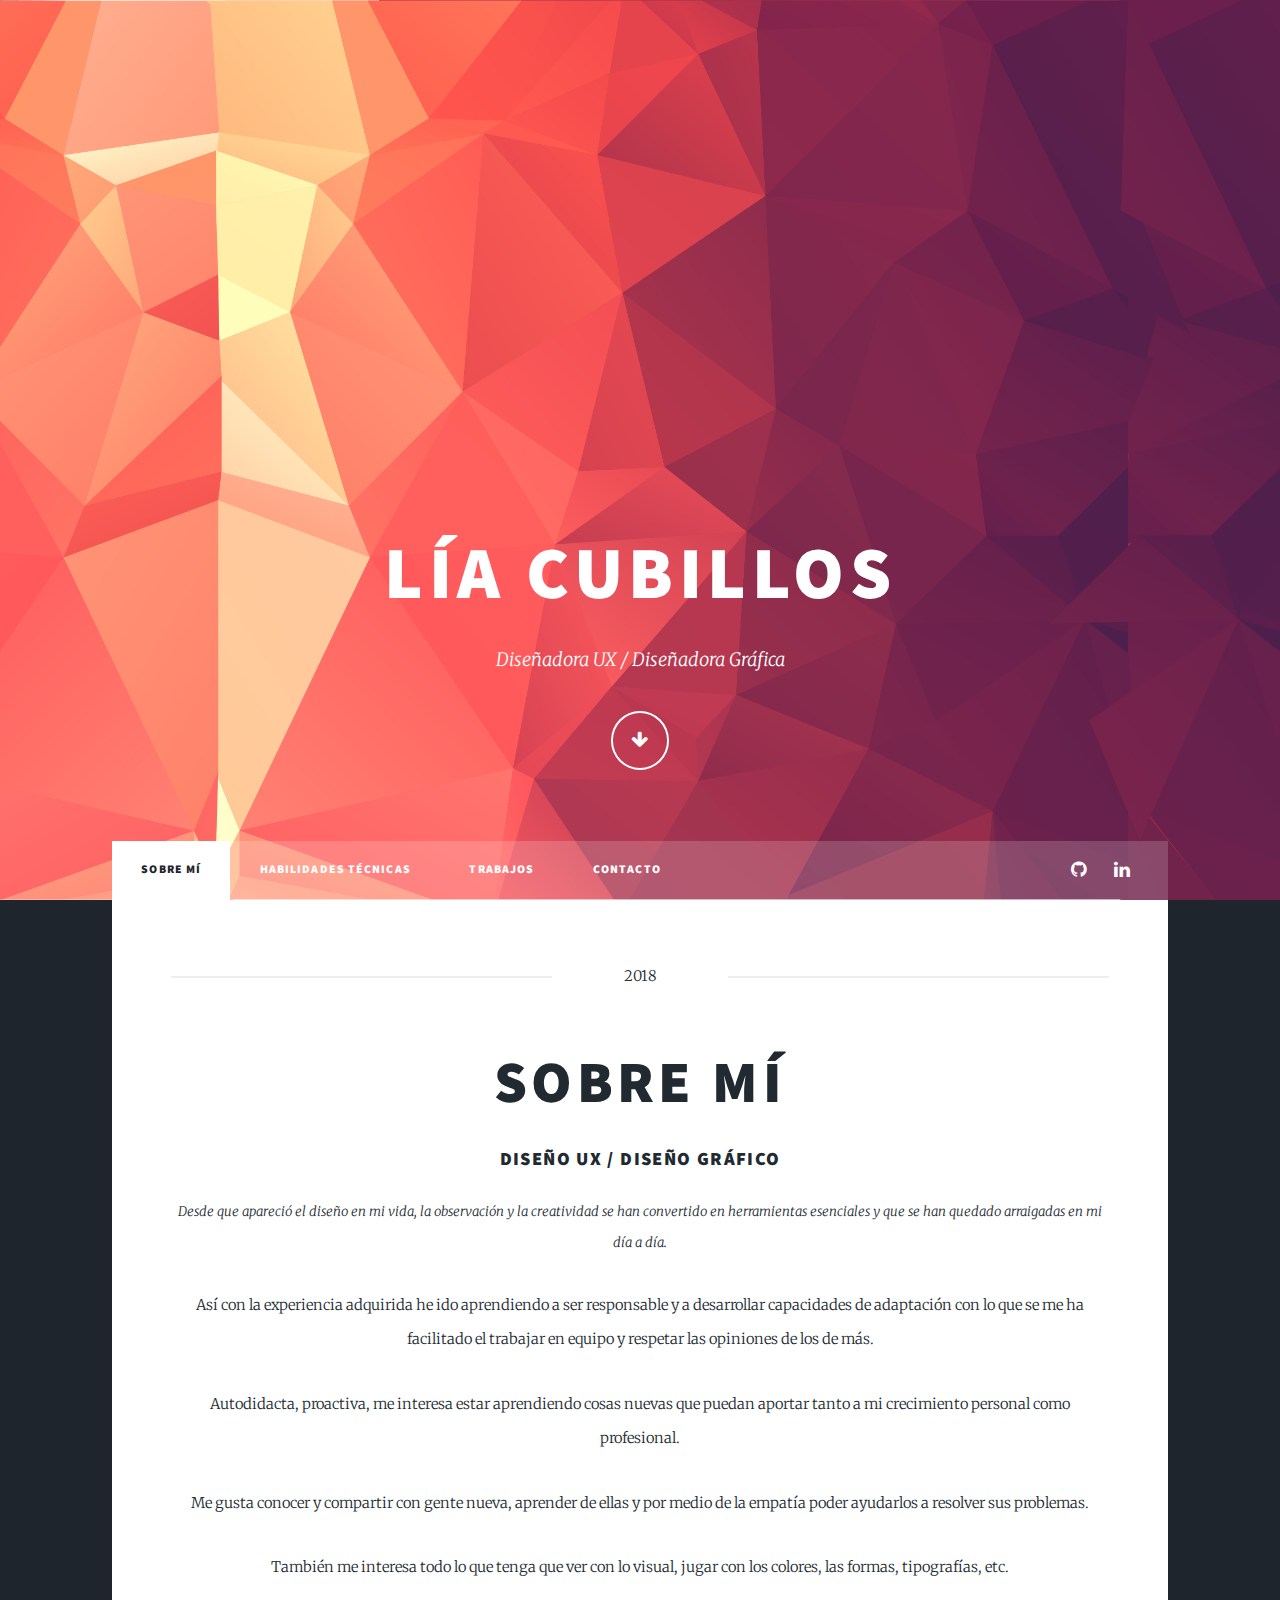
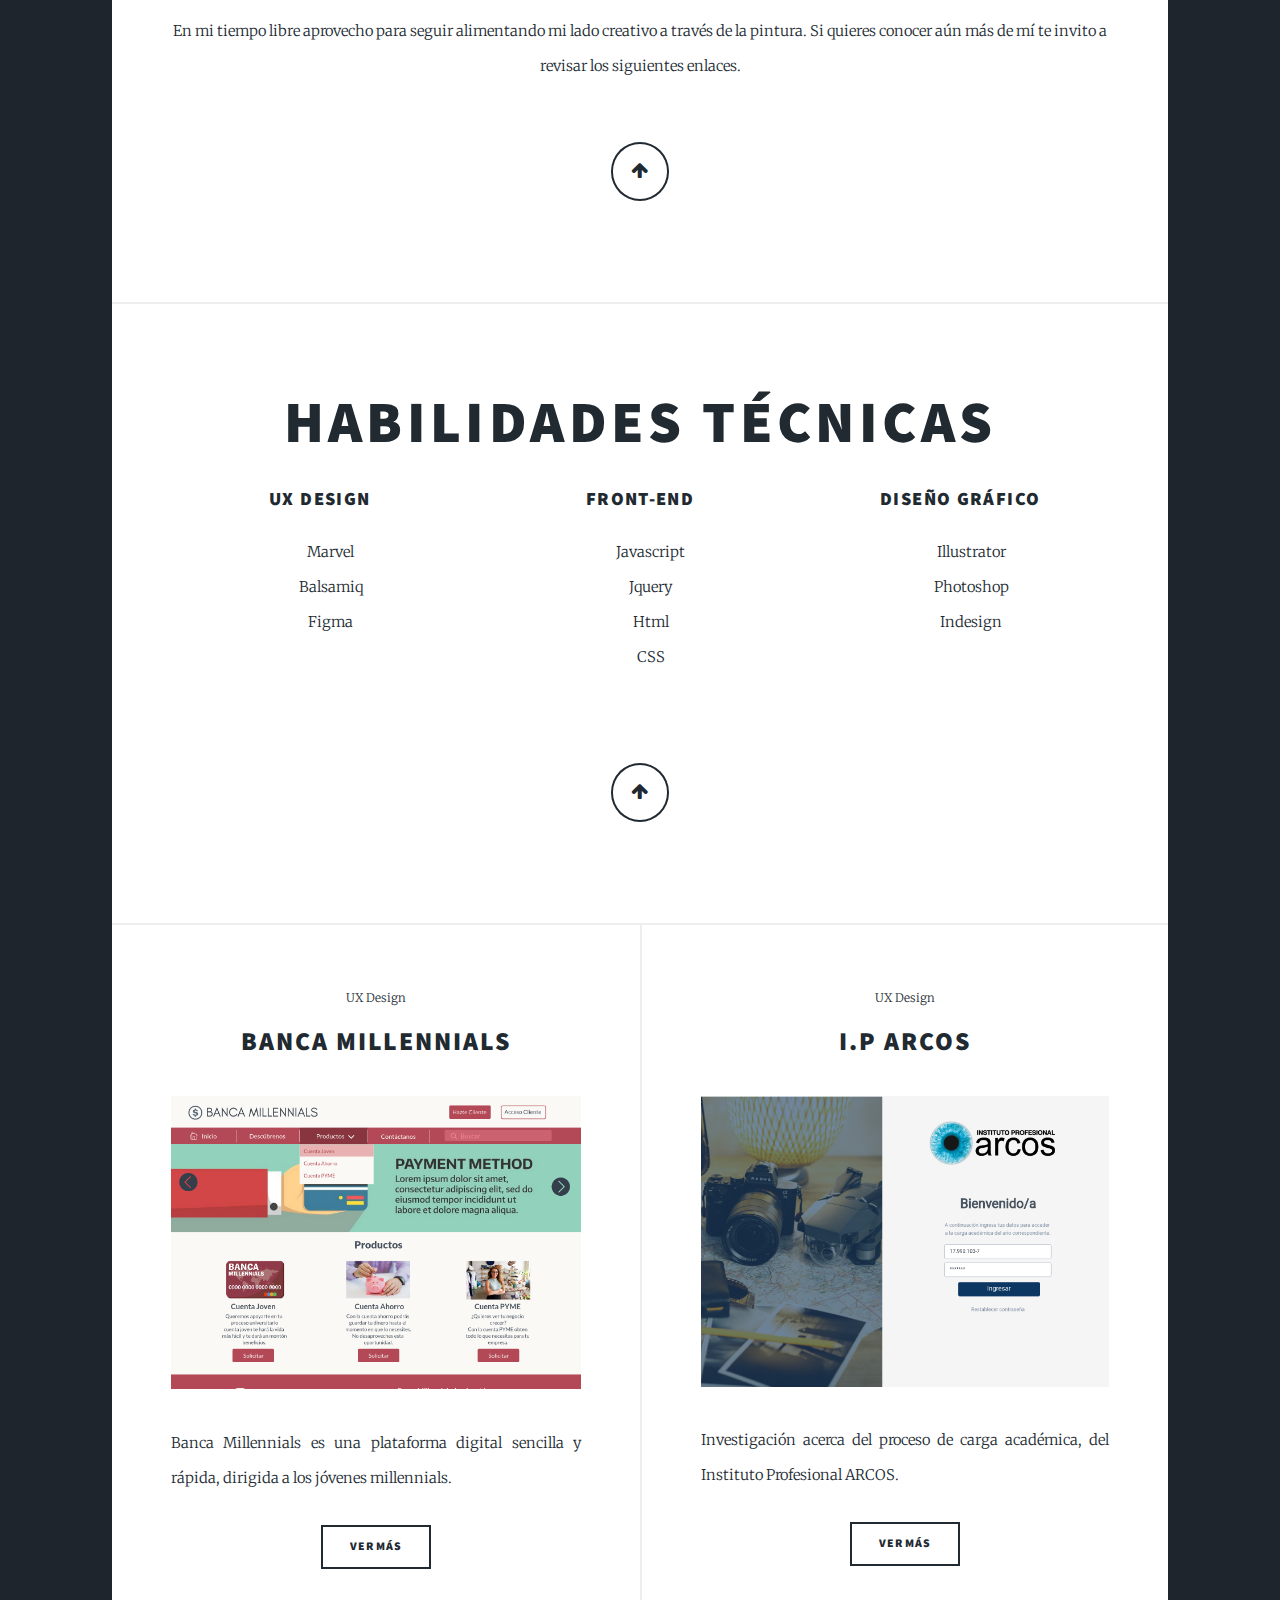
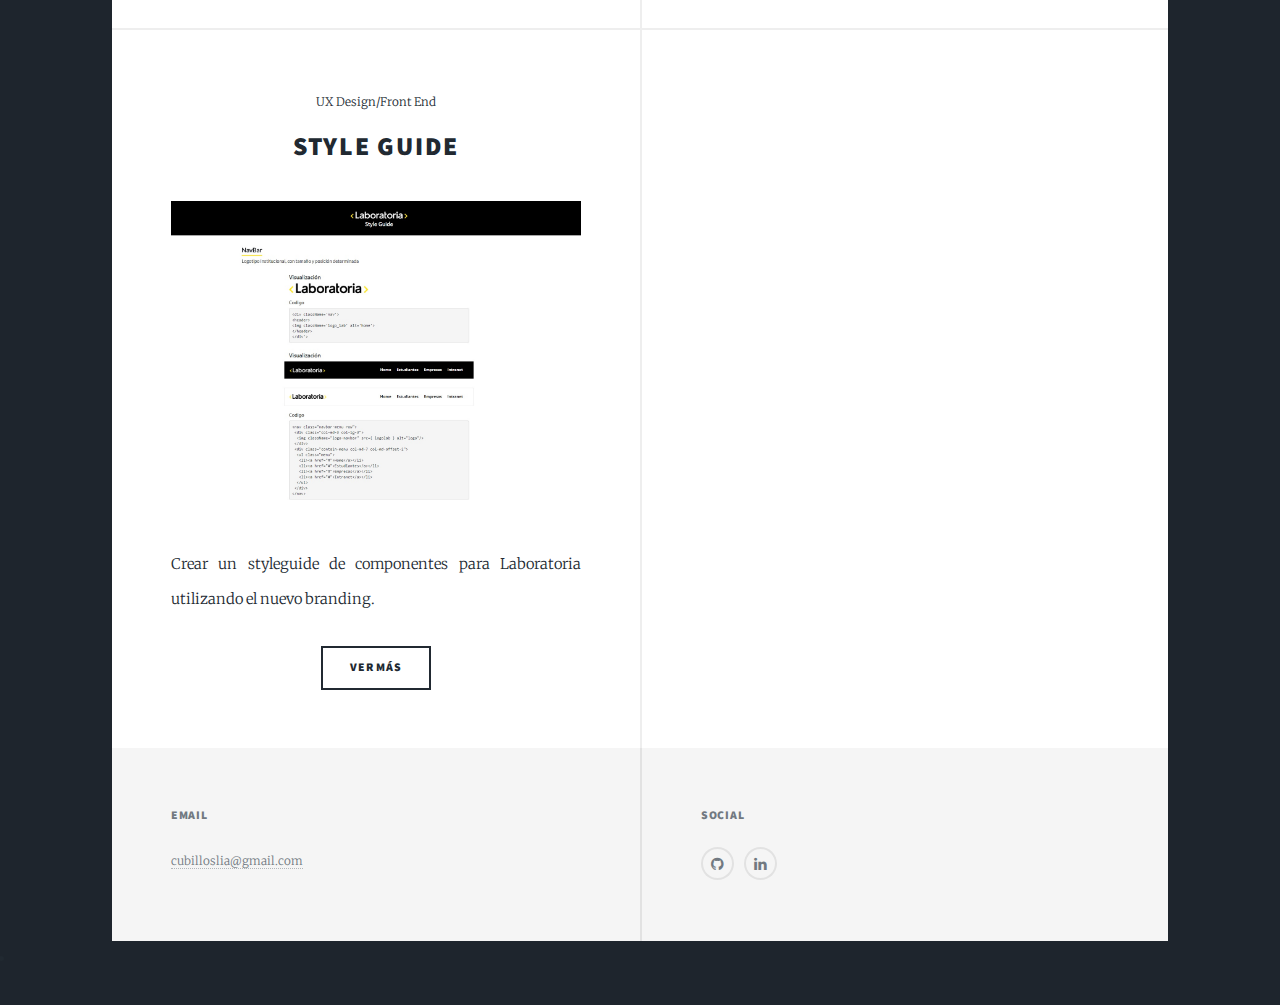
==== index.html @ 0a2e69ae "final" ====
<!DOCTYPE HTML>
<html>
	<head>
		<title>Portafolio</title>
		<meta charset="utf-8" />
		<meta name="viewport" content="width=device-width, initial-scale=1, user-scalable=no" />
		<link rel="stylesheet" href="assets/css/main.css" />
		<noscript><link rel="stylesheet" href="assets/css/noscript.css" /></noscript>
	</head>
	<body class="is-loading">

		<!-- Wrapper -->
			<div id="wrapper" class="fade-in">

				<!-- Intro -->
					<div id="intro">
						<h1>Lía Cubillos</h1>
						<p>Diseñadora UX / Diseñadora Gráfica</p>
						<ul class="actions">
							<li><a href="#header" class="button icon solo fa-arrow-down scrolly">Continue</a></li>
						</ul>
					</div>

				<!-- Header -->
					<header id="header">
						<a href="index.html" class="logo">Lía</a>
					</header>

				<!-- Nav -->
					<nav id="nav">
						<ul class="links">
							<li class="active"><a href="#about">Sobre mí</a></li>
							<li><a href="#skills">Habilidades técnicas</a></li>
							<li><a href="#works">Trabajos</a></li>
							<li><a href="#footer">Contacto</a></li>
						</ul>
						<ul class="icons">
							<li><a href="https://github.com/cubillosarteaga" class="icon fa-github"><span class="label">Github</span></a></li>
							<li><a href="www.linkedin.com/in/liacubillos" class="icon fa-linkedin"><span class="label">Linkedin</span></a></li>
						</ul>
					</nav>

				<!-- Main -->
					<div id="main">

						<!-- Featured Post -->
							<article class="post featured">
								<header class="major">
									<span class="date">2018</span>
									<h2 id="about">Sobre mí<br /></h2>
									<h3>Diseño UX / Diseño Gráfico</h3>
									<p>Desde que apareció el diseño en mi vida, la observación y la creatividad se han convertido en herramientas esenciales y que se han quedado arraigadas en mi día a día.</p>
									<p class="parragraph">Así con la experiencia adquirida he ido aprendiendo a ser responsable y a desarrollar capacidades de adaptación con lo que se me ha facilitado el trabajar en equipo y respetar las opiniones de los de más.</p>
									<p class="parragraph">Autodidacta, proactiva, me interesa estar aprendiendo cosas nuevas que puedan aportar tanto a mi crecimiento personal como profesional. </p>
									<p class="parragraph">Me gusta conocer y compartir con gente nueva, aprender de ellas y por medio de la empatía poder ayudarlos a resolver sus problemas. </p>
									<p class="parragraph">También me interesa todo lo que tenga que ver con lo visual, jugar con los colores, las formas, tipografías, etc. </p>
									<p class="parragraph">En mi tiempo libre aprovecho para seguir alimentando mi lado creativo a través de la pintura. Si quieres conocer aún más de mí te invito a revisar los siguientes enlaces.</p>

								</header>
								<ul class="actions">
							<li><a href="#header" class="button icon solo fa-arrow-up scrolly up">Continue</a></li>
						</ul>
							</article>
							<article class="post featured" id="skills">
								<header class="major">
									<h2>Habilidades Técnicas<br /></h2>
									<div class="row">
										<div class="4u 12u$(small)">

											<h3>UX Design</h3>
											<ul class="alt">
												<li>Marvel</li>
												<li>Balsamiq</li>
												<li>Figma</li>
											</ul>
										</div>
										<div class="4u 12u$(small)">
											<h3>Front-End</h3>
												<ul class="alt">
													<li>Javascript</li>
													<li>Jquery</li>
													<li>Html</li>
													<li>CSS</li>
												</ul>
											</div>
											<div class="4u 12u$(small)">
											<h3>Diseño Gráfico</h3>
												<ul class="alt">
													<li>Illustrator</li>
													<li>Photoshop</li>
													<li>Indesign</li>
												</ul>
											</div>
										</div>
								</header>
								<ul class="actions">
							<li><a href="#header" class="button icon solo fa-arrow-up scrolly up">Continue</a></li>
						</ul>
							</article>

						<!-- Posts -->
							<section class="posts" id="works">
								
								<article>

									<header>
										<span class="date">UX Design</span>
										<h2><a href="#">Banca Millennials<br /></a></h2>
									</header>
									<a href="banca.html" class="image fit"><img src="images/home.png" alt="" /></a>
									<p>Banca Millennials es una plataforma digital sencilla y rápida, dirigida a los jóvenes millennials. </p>
									<ul class="actions">
										<li><a href="banca.html" class="button">Ver más</a></li>
									</ul>
								</article>
								<article>
									<header>
										<span class="date">UX Design</span>
										<h2><a href="#">I.P ARCOS<br /></a></h2>
									</header>
									<a href="arcos.html" class="image fit"><img src="images/ima1.png" alt="" /></a>
									<p>Investigación acerca del proceso de carga académica, del Instituto Profesional ARCOS.</p>
									<ul class="actions">
										<li><a href="arcos.html" class="button">Ver más</a></li>
									</ul>
								</article>
								<article>
									<header>
										<span class="date">UX Design/Front End</span>
										<h2><a href="#">Style Guide<br /></a></h2>
									</header>
									<a href="#" class="image fit"><img src="images/print1.jpg" alt="" /></a>
									<p>Crear un styleguide de componentes para Laboratoria utilizando el nuevo branding.</p>
									<ul class="actions">
										<li><a href="guide.html" class="button">Ver más</a></li>
									</ul>
								</article>
								<article>
									
								</article>
							</section>

						
						
					</div>

				<!-- Footer -->
					<footer id="footer">
							<section>
								<h3>Email</h3>
								<p><a href="#">cubilloslia@gmail.com</a></p>
							</section>
							<section>
								<h3>Social</h3>
								<ul class="icons alt">
									<li><a href="https://github.com/cubillosarteaga" class="icon alt fa-github"><span class="label">GitHub</span></a></li>
									<li><a href="www.linkedin.com/in/liacubillos" class="icon alt fa-linkedin"><span class="label">Linkedin</span></a></li>
								</ul>
							</section>
						</section>
					</footer>

				<!-- Copyright -->
					<div>
						<ul><li></a></li></ul>
					</div>

			</div>

		<!-- Scripts -->
			<script src="assets/js/jquery.min.js"></script>
			<script src="assets/js/jquery.scrollex.min.js"></script>
			<script src="assets/js/jquery.scrolly.min.js"></script>
			<script src="assets/js/skel.min.js"></script>
			<script src="assets/js/util.js"></script>
			<script src="assets/js/main.js"></script>

	</body>
</html>
---- assets/css/main.css ----
@import url(font-awesome.min.css);
@import url("https://fonts.googleapis.com/css?family=Merriweather:300,700,300italic,700italic|Source+Sans+Pro:900");

	html, body, div, span, applet, object, iframe, h1, h2, h3, h4, h5, h6, p, blockquote, pre, a, abbr, acronym, address, big, cite, code, del, dfn, em, img, ins, kbd, q, s, samp, small, strike, strong, sub, sup, tt, var, b, u, i, center, dl, dt, dd, ol, ul, li, fieldset, form, label, legend, table, caption, tbody, tfoot, thead, tr, th, td, article, aside, canvas, details, embed, figure, figcaption, footer, header, hgroup, menu, nav, output, ruby, section, summary, time, mark, audio, video {
		margin: 0;
		padding: 0;
		border: 0;
		font-size: 100%;
		font: inherit;
		vertical-align: baseline;
	}

	article, aside, details, figcaption, figure, footer, header, hgroup, menu, nav, section {
		display: block;
	}
	
	body {
		line-height: 1;
	}

	ol, ul {
		list-style: none;
	}

	blockquote, q {
		quotes: none;
	}

	blockquote:before, blockquote:after, q:before, q:after {
		content: '';
		content: none;
	}

	table {
		border-collapse: collapse;
		border-spacing: 0;
	}

	body {
		-webkit-text-size-adjust: none;
	}

/* Box Model */

	*, *:before, *:after {
		-moz-box-sizing: border-box;
		-webkit-box-sizing: border-box;
		box-sizing: border-box;
	}

/* Grid */

	.row {
		border-bottom: solid 1px transparent;
		-moz-box-sizing: border-box;
		-webkit-box-sizing: border-box;
		box-sizing: border-box;
	}

	.row > * {
		float: left;
		-moz-box-sizing: border-box;
		-webkit-box-sizing: border-box;
		box-sizing: border-box;
	}

	.row:after, .row:before {
		content: '';
		display: block;
		clear: both;
		height: 0;
	}

	.row.uniform > * > :first-child {
		margin-top: 0;
	}

	.row.uniform > * > :last-child {
		margin-bottom: 0;
	}

	.row.\30 \25 > * {
		padding: 0 0 0 0rem;
	}

	.row.\30 \25 {
		margin: 0 0 -1px 0rem;
	}

	.row.uniform.\30 \25 > * {
		padding: 0rem 0 0 0rem;
	}

	.row.uniform.\30 \25 {
		margin: 0rem 0 -1px 0rem;
	}

	.row > * {
		padding: 0 0 0 1.5rem;
	}

	.row {
		margin: 0 0 -1px -1.5rem;
	}

	.row.uniform > * {
		padding: 1.5rem 0 0 1.5rem;
	}

	.row.uniform {
		margin: -1.5rem 0 -1px -1.5rem;
	}

	.row.\32 00\25 > * {
		padding: 0 0 0 3rem;
	}

	.row.\32 00\25 {
		margin: 0 0 -1px -3rem;
	}

	.row.uniform.\32 00\25 > * {
		padding: 3rem 0 0 3rem;
	}

	.row.uniform.\32 00\25 {
		margin: -3rem 0 -1px -3rem;
	}

	.row.\31 50\25 > * {
		padding: 0 0 0 2.25rem;
	}

	.row.\31 50\25 {
		margin: 0 0 -1px -2.25rem;
	}

	.row.uniform.\31 50\25 > * {
		padding: 2.25rem 0 0 2.25rem;
	}

	.row.uniform.\31 50\25 {
		margin: -2.25rem 0 -1px -2.25rem;
	}

	.row.\35 0\25 > * {
		padding: 0 0 0 0.75rem;
	}

	.row.\35 0\25 {
		margin: 0 0 -1px -0.75rem;
	}

	.row.uniform.\35 0\25 > * {
		padding: 0.75rem 0 0 0.75rem;
	}

	.row.uniform.\35 0\25 {
		margin: -0.75rem 0 -1px -0.75rem;
	}

	.row.\32 5\25 > * {
		padding: 0 0 0 0.375rem;
	}

	.row.\32 5\25 {
		margin: 0 0 -1px -0.375rem;
	}

	.row.uniform.\32 5\25 > * {
		padding: 0.375rem 0 0 0.375rem;
	}

	.row.uniform.\32 5\25 {
		margin: -0.375rem 0 -1px -0.375rem;
	}

	.\31 2u, .\31 2u\24 {
		width: 100%;
		clear: none;
		margin-left: 0;
	}

	.\31 1u, .\31 1u\24 {
		width: 91.6666666667%;
		clear: none;
		margin-left: 0;
	}

	.\31 0u, .\31 0u\24 {
		width: 83.3333333333%;
		clear: none;
		margin-left: 0;
	}

	.\39 u, .\39 u\24 {
		width: 75%;
		clear: none;
		margin-left: 0;
	}

	.\38 u, .\38 u\24 {
		width: 66.6666666667%;
		clear: none;
		margin-left: 0;
	}

	.\37 u, .\37 u\24 {
		width: 58.3333333333%;
		clear: none;
		margin-left: 0;
	}

	.\36 u, .\36 u\24 {
		width: 50%;
		clear: none;
		margin-left: 0;
	}

	.\35 u, .\35 u\24 {
		width: 41.6666666667%;
		clear: none;
		margin-left: 0;
	}

	.\34 u, .\34 u\24 {
		width: 33.3333333333%;
		clear: none;
		margin-left: 0;
	}

	.\33 u, .\33 u\24 {
		width: 25%;
		clear: none;
		margin-left: 0;
	}

	.\32 u, .\32 u\24 {
		width: 16.6666666667%;
		clear: none;
		margin-left: 0;
	}

	.\31 u, .\31 u\24 {
		width: 8.3333333333%;
		clear: none;
		margin-left: 0;
	}

	.\31 2u\24 + *,
	.\31 1u\24 + *,
	.\31 0u\24 + *,
	.\39 u\24 + *,
	.\38 u\24 + *,
	.\37 u\24 + *,
	.\36 u\24 + *,
	.\35 u\24 + *,
	.\34 u\24 + *,
	.\33 u\24 + *,
	.\32 u\24 + *,
	.\31 u\24 + * {
		clear: left;
	}

	.\-11u {
		margin-left: 91.66667%;
	}

	.\-10u {
		margin-left: 83.33333%;
	}

	.\-9u {
		margin-left: 75%;
	}

	.\-8u {
		margin-left: 66.66667%;
	}

	.\-7u {
		margin-left: 58.33333%;
	}

	.\-6u {
		margin-left: 50%;
	}

	.\-5u {
		margin-left: 41.66667%;
	}

	.\-4u {
		margin-left: 33.33333%;
	}

	.\-3u {
		margin-left: 25%;
	}

	.\-2u {
		margin-left: 16.66667%;
	}

	.\-1u {
		margin-left: 8.33333%;
	}

	@media screen and (max-width: 1680px) {

		.row > * {
			padding: 0 0 0 1.5rem;
		}

		.row {
			margin: 0 0 -1px -1.5rem;
		}

		.row.uniform > * {
			padding: 1.5rem 0 0 1.5rem;
		}

		.row.uniform {
			margin: -1.5rem 0 -1px -1.5rem;
		}

		.row.\32 00\25 > * {
			padding: 0 0 0 3rem;
		}

		.row.\32 00\25 {
			margin: 0 0 -1px -3rem;
		}

		.row.uniform.\32 00\25 > * {
			padding: 3rem 0 0 3rem;
		}

		.row.uniform.\32 00\25 {
			margin: -3rem 0 -1px -3rem;
		}

		.row.\31 50\25 > * {
			padding: 0 0 0 2.25rem;
		}

		.row.\31 50\25 {
			margin: 0 0 -1px -2.25rem;
		}

		.row.uniform.\31 50\25 > * {
			padding: 2.25rem 0 0 2.25rem;
		}

		.row.uniform.\31 50\25 {
			margin: -2.25rem 0 -1px -2.25rem;
		}

		.row.\35 0\25 > * {
			padding: 0 0 0 0.75rem;
		}

		.row.\35 0\25 {
			margin: 0 0 -1px -0.75rem;
		}

		.row.uniform.\35 0\25 > * {
			padding: 0.75rem 0 0 0.75rem;
		}

		.row.uniform.\35 0\25 {
			margin: -0.75rem 0 -1px -0.75rem;
		}

		.row.\32 5\25 > * {
			padding: 0 0 0 0.375rem;
		}

		.row.\32 5\25 {
			margin: 0 0 -1px -0.375rem;
		}

		.row.uniform.\32 5\25 > * {
			padding: 0.375rem 0 0 0.375rem;
		}

		.row.uniform.\32 5\25 {
			margin: -0.375rem 0 -1px -0.375rem;
		}

		.\31 2u\28xlarge\29, .\31 2u\24\28xlarge\29 {
			width: 100%;
			clear: none;
			margin-left: 0;
		}

		.\31 1u\28xlarge\29, .\31 1u\24\28xlarge\29 {
			width: 91.6666666667%;
			clear: none;
			margin-left: 0;
		}

		.\31 0u\28xlarge\29, .\31 0u\24\28xlarge\29 {
			width: 83.3333333333%;
			clear: none;
			margin-left: 0;
		}

		.\39 u\28xlarge\29, .\39 u\24\28xlarge\29 {
			width: 75%;
			clear: none;
			margin-left: 0;
		}

		.\38 u\28xlarge\29, .\38 u\24\28xlarge\29 {
			width: 66.6666666667%;
			clear: none;
			margin-left: 0;
		}

		.\37 u\28xlarge\29, .\37 u\24\28xlarge\29 {
			width: 58.3333333333%;
			clear: none;
			margin-left: 0;
		}

		.\36 u\28xlarge\29, .\36 u\24\28xlarge\29 {
			width: 50%;
			clear: none;
			margin-left: 0;
		}

		.\35 u\28xlarge\29, .\35 u\24\28xlarge\29 {
			width: 41.6666666667%;
			clear: none;
			margin-left: 0;
		}

		.\34 u\28xlarge\29, .\34 u\24\28xlarge\29 {
			width: 33.3333333333%;
			clear: none;
			margin-left: 0;
		}

		.\33 u\28xlarge\29, .\33 u\24\28xlarge\29 {
			width: 25%;
			clear: none;
			margin-left: 0;
		}

		.\32 u\28xlarge\29, .\32 u\24\28xlarge\29 {
			width: 16.6666666667%;
			clear: none;
			margin-left: 0;
		}

		.\31 u\28xlarge\29, .\31 u\24\28xlarge\29 {
			width: 8.3333333333%;
			clear: none;
			margin-left: 0;
		}

		.\31 2u\24\28xlarge\29 + *,
		.\31 1u\24\28xlarge\29 + *,
		.\31 0u\24\28xlarge\29 + *,
		.\39 u\24\28xlarge\29 + *,
		.\38 u\24\28xlarge\29 + *,
		.\37 u\24\28xlarge\29 + *,
		.\36 u\24\28xlarge\29 + *,
		.\35 u\24\28xlarge\29 + *,
		.\34 u\24\28xlarge\29 + *,
		.\33 u\24\28xlarge\29 + *,
		.\32 u\24\28xlarge\29 + *,
		.\31 u\24\28xlarge\29 + * {
			clear: left;
		}

		.\-11u\28xlarge\29 {
			margin-left: 91.66667%;
		}

		.\-10u\28xlarge\29 {
			margin-left: 83.33333%;
		}

		.\-9u\28xlarge\29 {
			margin-left: 75%;
		}

		.\-8u\28xlarge\29 {
			margin-left: 66.66667%;
		}

		.\-7u\28xlarge\29 {
			margin-left: 58.33333%;
		}

		.\-6u\28xlarge\29 {
			margin-left: 50%;
		}

		.\-5u\28xlarge\29 {
			margin-left: 41.66667%;
		}

		.\-4u\28xlarge\29 {
			margin-left: 33.33333%;
		}

		.\-3u\28xlarge\29 {
			margin-left: 25%;
		}

		.\-2u\28xlarge\29 {
			margin-left: 16.66667%;
		}

		.\-1u\28xlarge\29 {
			margin-left: 8.33333%;
		}

	}

	@media screen and (max-width: 1280px) {

		.row > * {
			padding: 0 0 0 1.5rem;
		}

		.row {
			margin: 0 0 -1px -1.5rem;
		}

		.row.uniform > * {
			padding: 1.5rem 0 0 1.5rem;
		}

		.row.uniform {
			margin: -1.5rem 0 -1px -1.5rem;
		}

		.row.\32 00\25 > * {
			padding: 0 0 0 3rem;
		}

		.row.\32 00\25 {
			margin: 0 0 -1px -3rem;
		}

		.row.uniform.\32 00\25 > * {
			padding: 3rem 0 0 3rem;
		}

		.row.uniform.\32 00\25 {
			margin: -3rem 0 -1px -3rem;
		}

		.row.\31 50\25 > * {
			padding: 0 0 0 2.25rem;
		}

		.row.\31 50\25 {
			margin: 0 0 -1px -2.25rem;
		}

		.row.uniform.\31 50\25 > * {
			padding: 2.25rem 0 0 2.25rem;
		}

		.row.uniform.\31 50\25 {
			margin: -2.25rem 0 -1px -2.25rem;
		}

		.row.\35 0\25 > * {
			padding: 0 0 0 0.75rem;
		}

		.row.\35 0\25 {
			margin: 0 0 -1px -0.75rem;
		}

		.row.uniform.\35 0\25 > * {
			padding: 0.75rem 0 0 0.75rem;
		}

		.row.uniform.\35 0\25 {
			margin: -0.75rem 0 -1px -0.75rem;
		}

		.row.\32 5\25 > * {
			padding: 0 0 0 0.375rem;
		}

		.row.\32 5\25 {
			margin: 0 0 -1px -0.375rem;
		}

		.row.uniform.\32 5\25 > * {
			padding: 0.375rem 0 0 0.375rem;
		}

		.row.uniform.\32 5\25 {
			margin: -0.375rem 0 -1px -0.375rem;
		}

		.\31 2u\28large\29, .\31 2u\24\28large\29 {
			width: 100%;
			clear: none;
			margin-left: 0;
		}

		.\31 1u\28large\29, .\31 1u\24\28large\29 {
			width: 91.6666666667%;
			clear: none;
			margin-left: 0;
		}

		.\31 0u\28large\29, .\31 0u\24\28large\29 {
			width: 83.3333333333%;
			clear: none;
			margin-left: 0;
		}

		.\39 u\28large\29, .\39 u\24\28large\29 {
			width: 75%;
			clear: none;
			margin-left: 0;
		}

		.\38 u\28large\29, .\38 u\24\28large\29 {
			width: 66.6666666667%;
			clear: none;
			margin-left: 0;
		}

		.\37 u\28large\29, .\37 u\24\28large\29 {
			width: 58.3333333333%;
			clear: none;
			margin-left: 0;
		}

		.\36 u\28large\29, .\36 u\24\28large\29 {
			width: 50%;
			clear: none;
			margin-left: 0;
		}

		.\35 u\28large\29, .\35 u\24\28large\29 {
			width: 41.6666666667%;
			clear: none;
			margin-left: 0;
		}

		.\34 u\28large\29, .\34 u\24\28large\29 {
			width: 33.3333333333%;
			clear: none;
			margin-left: 0;
		}

		.\33 u\28large\29, .\33 u\24\28large\29 {
			width: 25%;
			clear: none;
			margin-left: 0;
		}

		.\32 u\28large\29, .\32 u\24\28large\29 {
			width: 16.6666666667%;
			clear: none;
			margin-left: 0;
		}

		.\31 u\28large\29, .\31 u\24\28large\29 {
			width: 8.3333333333%;
			clear: none;
			margin-left: 0;
		}

		.\31 2u\24\28large\29 + *,
		.\31 1u\24\28large\29 + *,
		.\31 0u\24\28large\29 + *,
		.\39 u\24\28large\29 + *,
		.\38 u\24\28large\29 + *,
		.\37 u\24\28large\29 + *,
		.\36 u\24\28large\29 + *,
		.\35 u\24\28large\29 + *,
		.\34 u\24\28large\29 + *,
		.\33 u\24\28large\29 + *,
		.\32 u\24\28large\29 + *,
		.\31 u\24\28large\29 + * {
			clear: left;
		}

		.\-11u\28large\29 {
			margin-left: 91.66667%;
		}

		.\-10u\28large\29 {
			margin-left: 83.33333%;
		}

		.\-9u\28large\29 {
			margin-left: 75%;
		}

		.\-8u\28large\29 {
			margin-left: 66.66667%;
		}

		.\-7u\28large\29 {
			margin-left: 58.33333%;
		}

		.\-6u\28large\29 {
			margin-left: 50%;
		}

		.\-5u\28large\29 {
			margin-left: 41.66667%;
		}

		.\-4u\28large\29 {
			margin-left: 33.33333%;
		}

		.\-3u\28large\29 {
			margin-left: 25%;
		}

		.\-2u\28large\29 {
			margin-left: 16.66667%;
		}

		.\-1u\28large\29 {
			margin-left: 8.33333%;
		}

	}

	@media screen and (max-width: 980px) {

		.row > * {
			padding: 0 0 0 1.5rem;
		}

		.row {
			margin: 0 0 -1px -1.5rem;
		}

		.row.uniform > * {
			padding: 1.5rem 0 0 1.5rem;
		}

		.row.uniform {
			margin: -1.5rem 0 -1px -1.5rem;
		}

		.row.\32 00\25 > * {
			padding: 0 0 0 3rem;
		}

		.row.\32 00\25 {
			margin: 0 0 -1px -3rem;
		}

		.row.uniform.\32 00\25 > * {
			padding: 3rem 0 0 3rem;
		}

		.row.uniform.\32 00\25 {
			margin: -3rem 0 -1px -3rem;
		}

		.row.\31 50\25 > * {
			padding: 0 0 0 2.25rem;
		}

		.row.\31 50\25 {
			margin: 0 0 -1px -2.25rem;
		}

		.row.uniform.\31 50\25 > * {
			padding: 2.25rem 0 0 2.25rem;
		}

		.row.uniform.\31 50\25 {
			margin: -2.25rem 0 -1px -2.25rem;
		}

		.row.\35 0\25 > * {
			padding: 0 0 0 0.75rem;
		}

		.row.\35 0\25 {
			margin: 0 0 -1px -0.75rem;
		}

		.row.uniform.\35 0\25 > * {
			padding: 0.75rem 0 0 0.75rem;
		}

		.row.uniform.\35 0\25 {
			margin: -0.75rem 0 -1px -0.75rem;
		}

		.row.\32 5\25 > * {
			padding: 0 0 0 0.375rem;
		}

		.row.\32 5\25 {
			margin: 0 0 -1px -0.375rem;
		}

		.row.uniform.\32 5\25 > * {
			padding: 0.375rem 0 0 0.375rem;
		}

		.row.uniform.\32 5\25 {
			margin: -0.375rem 0 -1px -0.375rem;
		}

		.\31 2u\28medium\29, .\31 2u\24\28medium\29 {
			width: 100%;
			clear: none;
			margin-left: 0;
		}

		.\31 1u\28medium\29, .\31 1u\24\28medium\29 {
			width: 91.6666666667%;
			clear: none;
			margin-left: 0;
		}

		.\31 0u\28medium\29, .\31 0u\24\28medium\29 {
			width: 83.3333333333%;
			clear: none;
			margin-left: 0;
		}

		.\39 u\28medium\29, .\39 u\24\28medium\29 {
			width: 75%;
			clear: none;
			margin-left: 0;
		}

		.\38 u\28medium\29, .\38 u\24\28medium\29 {
			width: 66.6666666667%;
			clear: none;
			margin-left: 0;
		}

		.\37 u\28medium\29, .\37 u\24\28medium\29 {
			width: 58.3333333333%;
			clear: none;
			margin-left: 0;
		}

		.\36 u\28medium\29, .\36 u\24\28medium\29 {
			width: 50%;
			clear: none;
			margin-left: 0;
		}

		.\35 u\28medium\29, .\35 u\24\28medium\29 {
			width: 41.6666666667%;
			clear: none;
			margin-left: 0;
		}

		.\34 u\28medium\29, .\34 u\24\28medium\29 {
			width: 33.3333333333%;
			clear: none;
			margin-left: 0;
		}

		.\33 u\28medium\29, .\33 u\24\28medium\29 {
			width: 25%;
			clear: none;
			margin-left: 0;
		}

		.\32 u\28medium\29, .\32 u\24\28medium\29 {
			width: 16.6666666667%;
			clear: none;
			margin-left: 0;
		}

		.\31 u\28medium\29, .\31 u\24\28medium\29 {
			width: 8.3333333333%;
			clear: none;
			margin-left: 0;
		}

		.\31 2u\24\28medium\29 + *,
		.\31 1u\24\28medium\29 + *,
		.\31 0u\24\28medium\29 + *,
		.\39 u\24\28medium\29 + *,
		.\38 u\24\28medium\29 + *,
		.\37 u\24\28medium\29 + *,
		.\36 u\24\28medium\29 + *,
		.\35 u\24\28medium\29 + *,
		.\34 u\24\28medium\29 + *,
		.\33 u\24\28medium\29 + *,
		.\32 u\24\28medium\29 + *,
		.\31 u\24\28medium\29 + * {
			clear: left;
		}

		.\-11u\28medium\29 {
			margin-left: 91.66667%;
		}

		.\-10u\28medium\29 {
			margin-left: 83.33333%;
		}

		.\-9u\28medium\29 {
			margin-left: 75%;
		}

		.\-8u\28medium\29 {
			margin-left: 66.66667%;
		}

		.\-7u\28medium\29 {
			margin-left: 58.33333%;
		}

		.\-6u\28medium\29 {
			margin-left: 50%;
		}

		.\-5u\28medium\29 {
			margin-left: 41.66667%;
		}

		.\-4u\28medium\29 {
			margin-left: 33.33333%;
		}

		.\-3u\28medium\29 {
			margin-left: 25%;
		}

		.\-2u\28medium\29 {
			margin-left: 16.66667%;
		}

		.\-1u\28medium\29 {
			margin-left: 8.33333%;
		}

	}

	@media screen and (max-width: 736px) {

		.row > * {
			padding: 0 0 0 1.5rem;
		}

		.row {
			margin: 0 0 -1px -1.5rem;
		}

		.row.uniform > * {
			padding: 1.5rem 0 0 1.5rem;
		}

		.row.uniform {
			margin: -1.5rem 0 -1px -1.5rem;
		}

		.row.\32 00\25 > * {
			padding: 0 0 0 3rem;
		}

		.row.\32 00\25 {
			margin: 0 0 -1px -3rem;
		}

		.row.uniform.\32 00\25 > * {
			padding: 3rem 0 0 3rem;
		}

		.row.uniform.\32 00\25 {
			margin: -3rem 0 -1px -3rem;
		}

		.row.\31 50\25 > * {
			padding: 0 0 0 2.25rem;
		}

		.row.\31 50\25 {
			margin: 0 0 -1px -2.25rem;
		}

		.row.uniform.\31 50\25 > * {
			padding: 2.25rem 0 0 2.25rem;
		}

		.row.uniform.\31 50\25 {
			margin: -2.25rem 0 -1px -2.25rem;
		}

		.row.\35 0\25 > * {
			padding: 0 0 0 0.75rem;
		}

		.row.\35 0\25 {
			margin: 0 0 -1px -0.75rem;
		}

		.row.uniform.\35 0\25 > * {
			padding: 0.75rem 0 0 0.75rem;
		}

		.row.uniform.\35 0\25 {
			margin: -0.75rem 0 -1px -0.75rem;
		}

		.row.\32 5\25 > * {
			padding: 0 0 0 0.375rem;
		}

		.row.\32 5\25 {
			margin: 0 0 -1px -0.375rem;
		}

		.row.uniform.\32 5\25 > * {
			padding: 0.375rem 0 0 0.375rem;
		}

		.row.uniform.\32 5\25 {
			margin: -0.375rem 0 -1px -0.375rem;
		}

		.\31 2u\28small\29, .\31 2u\24\28small\29 {
			width: 100%;
			clear: none;
			margin-left: 0;
		}

		.\31 1u\28small\29, .\31 1u\24\28small\29 {
			width: 91.6666666667%;
			clear: none;
			margin-left: 0;
		}

		.\31 0u\28small\29, .\31 0u\24\28small\29 {
			width: 83.3333333333%;
			clear: none;
			margin-left: 0;
		}

		.\39 u\28small\29, .\39 u\24\28small\29 {
			width: 75%;
			clear: none;
			margin-left: 0;
		}

		.\38 u\28small\29, .\38 u\24\28small\29 {
			width: 66.6666666667%;
			clear: none;
			margin-left: 0;
		}

		.\37 u\28small\29, .\37 u\24\28small\29 {
			width: 58.3333333333%;
			clear: none;
			margin-left: 0;
		}

		.\36 u\28small\29, .\36 u\24\28small\29 {
			width: 50%;
			clear: none;
			margin-left: 0;
		}

		.\35 u\28small\29, .\35 u\24\28small\29 {
			width: 41.6666666667%;
			clear: none;
			margin-left: 0;
		}

		.\34 u\28small\29, .\34 u\24\28small\29 {
			width: 33.3333333333%;
			clear: none;
			margin-left: 0;
		}

		.\33 u\28small\29, .\33 u\24\28small\29 {
			width: 25%;
			clear: none;
			margin-left: 0;
		}

		.\32 u\28small\29, .\32 u\24\28small\29 {
			width: 16.6666666667%;
			clear: none;
			margin-left: 0;
		}

		.\31 u\28small\29, .\31 u\24\28small\29 {
			width: 8.3333333333%;
			clear: none;
			margin-left: 0;
		}

		.\31 2u\24\28small\29 + *,
		.\31 1u\24\28small\29 + *,
		.\31 0u\24\28small\29 + *,
		.\39 u\24\28small\29 + *,
		.\38 u\24\28small\29 + *,
		.\37 u\24\28small\29 + *,
		.\36 u\24\28small\29 + *,
		.\35 u\24\28small\29 + *,
		.\34 u\24\28small\29 + *,
		.\33 u\24\28small\29 + *,
		.\32 u\24\28small\29 + *,
		.\31 u\24\28small\29 + * {
			clear: left;
		}

		.\-11u\28small\29 {
			margin-left: 91.66667%;
		}

		.\-10u\28small\29 {
			margin-left: 83.33333%;
		}

		.\-9u\28small\29 {
			margin-left: 75%;
		}

		.\-8u\28small\29 {
			margin-left: 66.66667%;
		}

		.\-7u\28small\29 {
			margin-left: 58.33333%;
		}

		.\-6u\28small\29 {
			margin-left: 50%;
		}

		.\-5u\28small\29 {
			margin-left: 41.66667%;
		}

		.\-4u\28small\29 {
			margin-left: 33.33333%;
		}

		.\-3u\28small\29 {
			margin-left: 25%;
		}

		.\-2u\28small\29 {
			margin-left: 16.66667%;
		}

		.\-1u\28small\29 {
			margin-left: 8.33333%;
		}

	}

	@media screen and (max-width: 480px) {

		.row > * {
			padding: 0 0 0 1.5rem;
		}

		.row {
			margin: 0 0 -1px -1.5rem;
		}

		.row.uniform > * {
			padding: 1.5rem 0 0 1.5rem;
		}

		.row.uniform {
			margin: -1.5rem 0 -1px -1.5rem;
		}

		.row.\32 00\25 > * {
			padding: 0 0 0 3rem;
		}

		.row.\32 00\25 {
			margin: 0 0 -1px -3rem;
		}

		.row.uniform.\32 00\25 > * {
			padding: 3rem 0 0 3rem;
		}

		.row.uniform.\32 00\25 {
			margin: -3rem 0 -1px -3rem;
		}

		.row.\31 50\25 > * {
			padding: 0 0 0 2.25rem;
		}

		.row.\31 50\25 {
			margin: 0 0 -1px -2.25rem;
		}

		.row.uniform.\31 50\25 > * {
			padding: 2.25rem 0 0 2.25rem;
		}

		.row.uniform.\31 50\25 {
			margin: -2.25rem 0 -1px -2.25rem;
		}

		.row.\35 0\25 > * {
			padding: 0 0 0 0.75rem;
		}

		.row.\35 0\25 {
			margin: 0 0 -1px -0.75rem;
		}

		.row.uniform.\35 0\25 > * {
			padding: 0.75rem 0 0 0.75rem;
		}

		.row.uniform.\35 0\25 {
			margin: -0.75rem 0 -1px -0.75rem;
		}

		.row.\32 5\25 > * {
			padding: 0 0 0 0.375rem;
		}

		.row.\32 5\25 {
			margin: 0 0 -1px -0.375rem;
		}

		.row.uniform.\32 5\25 > * {
			padding: 0.375rem 0 0 0.375rem;
		}

		.row.uniform.\32 5\25 {
			margin: -0.375rem 0 -1px -0.375rem;
		}

		.\31 2u\28xsmall\29, .\31 2u\24\28xsmall\29 {
			width: 100%;
			clear: none;
			margin-left: 0;
		}

		.\31 1u\28xsmall\29, .\31 1u\24\28xsmall\29 {
			width: 91.6666666667%;
			clear: none;
			margin-left: 0;
		}

		.\31 0u\28xsmall\29, .\31 0u\24\28xsmall\29 {
			width: 83.3333333333%;
			clear: none;
			margin-left: 0;
		}

		.\39 u\28xsmall\29, .\39 u\24\28xsmall\29 {
			width: 75%;
			clear: none;
			margin-left: 0;
		}

		.\38 u\28xsmall\29, .\38 u\24\28xsmall\29 {
			width: 66.6666666667%;
			clear: none;
			margin-left: 0;
		}

		.\37 u\28xsmall\29, .\37 u\24\28xsmall\29 {
			width: 58.3333333333%;
			clear: none;
			margin-left: 0;
		}

		.\36 u\28xsmall\29, .\36 u\24\28xsmall\29 {
			width: 50%;
			clear: none;
			margin-left: 0;
		}

		.\35 u\28xsmall\29, .\35 u\24\28xsmall\29 {
			width: 41.6666666667%;
			clear: none;
			margin-left: 0;
		}

		.\34 u\28xsmall\29, .\34 u\24\28xsmall\29 {
			width: 33.3333333333%;
			clear: none;
			margin-left: 0;
		}

		.\33 u\28xsmall\29, .\33 u\24\28xsmall\29 {
			width: 25%;
			clear: none;
			margin-left: 0;
		}

		.\32 u\28xsmall\29, .\32 u\24\28xsmall\29 {
			width: 16.6666666667%;
			clear: none;
			margin-left: 0;
		}

		.\31 u\28xsmall\29, .\31 u\24\28xsmall\29 {
			width: 8.3333333333%;
			clear: none;
			margin-left: 0;
		}

		.\31 2u\24\28xsmall\29 + *,
		.\31 1u\24\28xsmall\29 + *,
		.\31 0u\24\28xsmall\29 + *,
		.\39 u\24\28xsmall\29 + *,
		.\38 u\24\28xsmall\29 + *,
		.\37 u\24\28xsmall\29 + *,
		.\36 u\24\28xsmall\29 + *,
		.\35 u\24\28xsmall\29 + *,
		.\34 u\24\28xsmall\29 + *,
		.\33 u\24\28xsmall\29 + *,
		.\32 u\24\28xsmall\29 + *,
		.\31 u\24\28xsmall\29 + * {
			clear: left;
		}

		.\-11u\28xsmall\29 {
			margin-left: 91.66667%;
		}

		.\-10u\28xsmall\29 {
			margin-left: 83.33333%;
		}

		.\-9u\28xsmall\29 {
			margin-left: 75%;
		}

		.\-8u\28xsmall\29 {
			margin-left: 66.66667%;
		}

		.\-7u\28xsmall\29 {
			margin-left: 58.33333%;
		}

		.\-6u\28xsmall\29 {
			margin-left: 50%;
		}

		.\-5u\28xsmall\29 {
			margin-left: 41.66667%;
		}

		.\-4u\28xsmall\29 {
			margin-left: 33.33333%;
		}

		.\-3u\28xsmall\29 {
			margin-left: 25%;
		}

		.\-2u\28xsmall\29 {
			margin-left: 16.66667%;
		}

		.\-1u\28xsmall\29 {
			margin-left: 8.33333%;
		}

	}

	@media screen and (max-width: 360px) {

		.row > * {
			padding: 0 0 0 1.5rem;
		}

		.row {
			margin: 0 0 -1px -1.5rem;
		}

		.row.uniform > * {
			padding: 1.5rem 0 0 1.5rem;
		}

		.row.uniform {
			margin: -1.5rem 0 -1px -1.5rem;
		}

		.row.\32 00\25 > * {
			padding: 0 0 0 3rem;
		}

		.row.\32 00\25 {
			margin: 0 0 -1px -3rem;
		}

		.row.uniform.\32 00\25 > * {
			padding: 3rem 0 0 3rem;
		}

		.row.uniform.\32 00\25 {
			margin: -3rem 0 -1px -3rem;
		}

		.row.\31 50\25 > * {
			padding: 0 0 0 2.25rem;
		}

		.row.\31 50\25 {
			margin: 0 0 -1px -2.25rem;
		}

		.row.uniform.\31 50\25 > * {
			padding: 2.25rem 0 0 2.25rem;
		}

		.row.uniform.\31 50\25 {
			margin: -2.25rem 0 -1px -2.25rem;
		}

		.row.\35 0\25 > * {
			padding: 0 0 0 0.75rem;
		}

		.row.\35 0\25 {
			margin: 0 0 -1px -0.75rem;
		}

		.row.uniform.\35 0\25 > * {
			padding: 0.75rem 0 0 0.75rem;
		}

		.row.uniform.\35 0\25 {
			margin: -0.75rem 0 -1px -0.75rem;
		}

		.row.\32 5\25 > * {
			padding: 0 0 0 0.375rem;
		}

		.row.\32 5\25 {
			margin: 0 0 -1px -0.375rem;
		}

		.row.uniform.\32 5\25 > * {
			padding: 0.375rem 0 0 0.375rem;
		}

		.row.uniform.\32 5\25 {
			margin: -0.375rem 0 -1px -0.375rem;
		}

		.\31 2u\28xxsmall\29, .\31 2u\24\28xxsmall\29 {
			width: 100%;
			clear: none;
			margin-left: 0;
		}

		.\31 1u\28xxsmall\29, .\31 1u\24\28xxsmall\29 {
			width: 91.6666666667%;
			clear: none;
			margin-left: 0;
		}

		.\31 0u\28xxsmall\29, .\31 0u\24\28xxsmall\29 {
			width: 83.3333333333%;
			clear: none;
			margin-left: 0;
		}

		.\39 u\28xxsmall\29, .\39 u\24\28xxsmall\29 {
			width: 75%;
			clear: none;
			margin-left: 0;
		}

		.\38 u\28xxsmall\29, .\38 u\24\28xxsmall\29 {
			width: 66.6666666667%;
			clear: none;
			margin-left: 0;
		}

		.\37 u\28xxsmall\29, .\37 u\24\28xxsmall\29 {
			width: 58.3333333333%;
			clear: none;
			margin-left: 0;
		}

		.\36 u\28xxsmall\29, .\36 u\24\28xxsmall\29 {
			width: 50%;
			clear: none;
			margin-left: 0;
		}

		.\35 u\28xxsmall\29, .\35 u\24\28xxsmall\29 {
			width: 41.6666666667%;
			clear: none;
			margin-left: 0;
		}

		.\34 u\28xxsmall\29, .\34 u\24\28xxsmall\29 {
			width: 33.3333333333%;
			clear: none;
			margin-left: 0;
		}

		.\33 u\28xxsmall\29, .\33 u\24\28xxsmall\29 {
			width: 25%;
			clear: none;
			margin-left: 0;
		}

		.\32 u\28xxsmall\29, .\32 u\24\28xxsmall\29 {
			width: 16.6666666667%;
			clear: none;
			margin-left: 0;
		}

		.\31 u\28xxsmall\29, .\31 u\24\28xxsmall\29 {
			width: 8.3333333333%;
			clear: none;
			margin-left: 0;
		}

		.\31 2u\24\28xxsmall\29 + *,
		.\31 1u\24\28xxsmall\29 + *,
		.\31 0u\24\28xxsmall\29 + *,
		.\39 u\24\28xxsmall\29 + *,
		.\38 u\24\28xxsmall\29 + *,
		.\37 u\24\28xxsmall\29 + *,
		.\36 u\24\28xxsmall\29 + *,
		.\35 u\24\28xxsmall\29 + *,
		.\34 u\24\28xxsmall\29 + *,
		.\33 u\24\28xxsmall\29 + *,
		.\32 u\24\28xxsmall\29 + *,
		.\31 u\24\28xxsmall\29 + * {
			clear: left;
		}

		.\-11u\28xxsmall\29 {
			margin-left: 91.66667%;
		}

		.\-10u\28xxsmall\29 {
			margin-left: 83.33333%;
		}

		.\-9u\28xxsmall\29 {
			margin-left: 75%;
		}

		.\-8u\28xxsmall\29 {
			margin-left: 66.66667%;
		}

		.\-7u\28xxsmall\29 {
			margin-left: 58.33333%;
		}

		.\-6u\28xxsmall\29 {
			margin-left: 50%;
		}

		.\-5u\28xxsmall\29 {
			margin-left: 41.66667%;
		}

		.\-4u\28xxsmall\29 {
			margin-left: 33.33333%;
		}

		.\-3u\28xxsmall\29 {
			margin-left: 25%;
		}

		.\-2u\28xxsmall\29 {
			margin-left: 16.66667%;
		}

		.\-1u\28xxsmall\29 {
			margin-left: 8.33333%;
		}

	}

/* Basic */

	@-ms-viewport {
		width: device-width;
	}

	body {
		-ms-overflow-style: scrollbar;
	}

	@media screen and (max-width: 480px) {

		html, body {
			min-width: 320px;
		}

	}

	body {
		background-color: #1e252d;
	}

		body.is-loading *, body.is-loading *:before, body.is-loading *:after {
			-moz-animation: none !important;
			-webkit-animation: none !important;
			-ms-animation: none !important;
			animation: none !important;
			-moz-transition: none !important;
			-webkit-transition: none !important;
			-ms-transition: none !important;
			transition: none !important;
		}

/* Type */

	html {
		font-size: 16pt;
	}

		@media screen and (max-width: 1680px) {

			html {
				font-size: 12pt;
			}

		}

		@media screen and (max-width: 1280px) {

			html {
				font-size: 11pt;
			}

		}

		@media screen and (max-width: 360px) {

			html {
				font-size: 10pt;
			}

		}

	body {
		color: #212931;
	}

	body, input, select, textarea {
		font-family: "Merriweather", Georgia, serif;
		font-weight: 300;
		font-size: 1rem;
		line-height: 2.375;
	}

	a {
		-moz-transition: color 0.2s ease-in-out, background-color 0.2s ease-in-out, border-color 0.2s ease-in-out, box-shadow 0.2s ease-in-out;
		-webkit-transition: color 0.2s ease-in-out, background-color 0.2s ease-in-out, border-color 0.2s ease-in-out, box-shadow 0.2s ease-in-out;
		-ms-transition: color 0.2s ease-in-out, background-color 0.2s ease-in-out, border-color 0.2s ease-in-out, box-shadow 0.2s ease-in-out;
		transition: color 0.2s ease-in-out, background-color 0.2s ease-in-out, border-color 0.2s ease-in-out, box-shadow 0.2s ease-in-out;
		border-bottom: dotted 1px;
		text-decoration: none;
	}

		a:hover {
			border-bottom-color: transparent;
		}

	strong, b {
		font-weight: 600;
	}

	em, i {
		font-style: italic;
	}

	p {
		text-align: justify;
		margin: 0 0 2rem 0;
	}

	h1, h2, h3, h4, h5, h6 {
		font-family: "Source Sans Pro", Helvetica, sans-serif;
		font-weight: 900;
		line-height: 1.5;
		letter-spacing: 0.075em;
		text-transform: uppercase;
		margin: 0 0 1rem 0;
	}

		h1 a, h2 a, h3 a, h4 a, h5 a, h6 a {
			border-bottom: 0;
			color: inherit;
			text-decoration: none;
		}

	h1 {
		font-size: 4rem;
		line-height: 1.1;
		margin: 0 0 2rem 0;
	}

	h2 {
		font-size: 1.75rem;
		line-height: 1.3;
		margin: 0 0 1.5rem 0;
	}

	h3 {
		font-size: 1.25rem;
		margin: 0 0 1.5rem 0;
	}

	h4 {
		font-size: 1rem;
	}

	h5 {
		font-size: 0.9rem;
	}

	h6 {
		font-size: 0.8rem;
	}

	sub {
		font-size: 0.8rem;
		position: relative;
		top: 0.5rem;
	}

	sup {
		font-size: 0.8rem;
		position: relative;
		top: -0.5rem;
	}

	blockquote {
		border-left: solid 4px;
		font-style: italic;
		margin: 0 0 2rem 0;
		padding: 0.5rem 0 0.5rem 2rem;
	}

	code {
		border: solid 2px;
		font-family: "Courier New", monospace;
		font-size: 0.9rem;
		margin: 0 0.25rem;
		padding: 0.25rem 0.65rem;
	}

	pre {
		-webkit-overflow-scrolling: touch;
		font-family: "Courier New", monospace;
		font-size: 0.9rem;
		margin: 0 0 2rem 0;
	}
	pre code {
			display: block;
			line-height: 1.75;
			padding: 1rem 1.5rem;
			overflow-x: auto;
		}

	hr {
		border: 0;
		border-bottom: solid 2px;
		margin: 3rem 0;
	}

		hr.major {
			margin: 5rem 0;
		}

	.align-left {
		text-align: left;
	}

	.align-center {
		text-align: center;
	}

	.align-right {
		text-align: right;
	}
	
	.parragraph{
		font-style: normal;
	}

	input, select, textarea {
		color: #212931;
	}

	a {
		color: #212931;
		border-bottom-color: rgba(33, 41, 49, 0.5);
	}

		a:hover {
			border-bottom-color: transparent;
			color: #D1948A !important;
		}

	strong, b {
		color: #212931;
	}

	h1, h2, h3, h4, h5, h6 {
		color: #212931;
	}

	blockquote {
		border-left-color: #eeeeee;
	}

	code {
		background: rgba(220, 220, 220, 0.25);
		border-color: #eeeeee;
	}

	hr {
		border-bottom-color: #eeeeee;
	}

/* Box */

	.box {
		border: solid 2px;
		margin-bottom: 2rem;
		padding: 1.5rem;
	}

		.box > :last-child,
		.box > :last-child > :last-child,
		.box > :last-child > :last-child > :last-child {
			margin-bottom: 0;
		}

		.box.alt {
			border: 0;
			border-radius: 0;
			padding: 0;
		}

	.box {
		border-color: #eeeeee;
	}

/* Button */

	input[type="submit"],
	input[type="reset"],
	input[type="button"],
	button,
	.button {
		-moz-appearance: none;
		-webkit-appearance: none;
		-ms-appearance: none;
		appearance: none;
		-moz-transition: background-color 0.2s ease-in-out, box-shadow 0.2s ease-in-out, color 0.2s ease-in-out;
		-webkit-transition: background-color 0.2s ease-in-out, box-shadow 0.2s ease-in-out, color 0.2s ease-in-out;
		-ms-transition: background-color 0.2s ease-in-out, box-shadow 0.2s ease-in-out, color 0.2s ease-in-out;
		transition: background-color 0.2s ease-in-out, box-shadow 0.2s ease-in-out, color 0.2s ease-in-out;
		border: 0;
		cursor: pointer;
		display: inline-block;
		font-family: "Source Sans Pro", Helvetica, sans-serif;
		font-size: 0.8rem;
		font-weight: 900;
		letter-spacing: 0.075em;
		height: 3rem;
		line-height: 3rem;
		padding: 0 2rem;
		text-align: center;
		text-decoration: none;
		text-transform: uppercase;
		white-space: nowrap;
	}

		input[type="submit"].icon:before,
		input[type="reset"].icon:before,
		input[type="button"].icon:before,
		button.icon:before,
		.button.icon:before {
			margin-right: 0.5rem;
		}

		input[type="submit"].icon.solo,
		input[type="reset"].icon.solo,
		input[type="button"].icon.solo,
		button.icon.solo,
		.button.icon.solo {
			position: relative;
			width: 4rem;
			height: 4rem;
			line-height: 4rem;
			border-radius: 4rem;
			text-indent: 4rem;
			overflow: hidden;
			padding: 0;
			white-space: nowrap;
		}

			input[type="submit"].icon.solo:before,
			input[type="reset"].icon.solo:before,
			input[type="button"].icon.solo:before,
			button.icon.solo:before,
			.button.icon.solo:before {
				position: absolute;
				display: block;
				top: 0;
				left: 0;
				width: inherit;
				height: inherit;
				line-height: inherit;
				font-size: 1.25rem;
				margin-right: 0;
				text-align: center;
				text-indent: 0;
			}

		input[type="submit"].fit,
		input[type="reset"].fit,
		input[type="button"].fit,
		button.fit,
		.button.fit {
			display: block;
			margin: 0 0 1rem 0;
			width: 100%;
		}

		input[type="submit"].small,
		input[type="reset"].small,
		input[type="button"].small,
		button.small,
		.button.small {
			font-size: 0.7rem;
			height: 2.5rem;
			line-height: 2.5rem;
			padding: 0 1.5rem;
		}

		input[type="submit"].big,
		input[type="reset"].big,
		input[type="button"].big,
		button.big,
		.button.big {
			font-size: 0.9rem;
			height: 3.5rem;
			line-height: 3.5rem;
			padding: 0 2.75rem;
		}

		@media screen and (max-width: 980px) {

			input[type="submit"],
			input[type="reset"],
			input[type="button"],
			button,
			.button {
				font-size: 0.9rem;
				height: 3.25rem;
				line-height: 3.25rem;
			}

				input[type="submit"].big,
				input[type="reset"].big,
				input[type="button"].big,
				button.big,
				.button.big {
					font-size: 1rem;
					height: 3.75rem;
					line-height: 3.75rem;
				}

		}

		input[type="submit"].disabled, input[type="submit"]:disabled,
		input[type="reset"].disabled,
		input[type="reset"]:disabled,
		input[type="button"].disabled,
		input[type="button"]:disabled,
		button.disabled,
		button:disabled,
		.button.disabled,
		.button:disabled {
			-moz-pointer-events: none;
			-webkit-pointer-events: none;
			-ms-pointer-events: none;
			pointer-events: none;
			opacity: 0.25;
		}

	input[type="submit"],
	input[type="reset"],
	input[type="button"],
	button,
	.button {
		background-color: transparent;
		box-shadow: inset 0 0 0 2px #212931;
		color: #212931 !important;
	}

		input[type="submit"]:hover,
		input[type="reset"]:hover,
		input[type="button"]:hover,
		button:hover,
		.button:hover {
			box-shadow: inset 0 0 0 2px ##610B38;
			color: ##610B38 !important;
		}

		input[type="submit"].special,
		input[type="reset"].special,
		input[type="button"].special,
		button.special,
		.button.special {
			background-color: #212931;
			box-shadow: none;
			color: #ffffff !important;
		}

			input[type="submit"].special:hover,
			input[type="reset"].special:hover,
			input[type="button"].special:hover,
			button.special:hover,
			.button.special:hover {
				background-color: #18bfef;
			}

/* Form */

	form {
		display: -moz-flex;
		display: -webkit-flex;
		display: -ms-flex;
		display: flex;
		-moz-flex-wrap: wrap;
		-webkit-flex-wrap: wrap;
		-ms-flex-wrap: wrap;
		flex-wrap: wrap;
		width: calc(100% + 3rem);
		margin: -1.5rem 0 2rem -1.5rem;
	}

		form > .field {
			-moz-flex-grow: 0;
			-webkit-flex-grow: 0;
			-ms-flex-grow: 0;
			flex-grow: 0;
			-moz-flex-shrink: 0;
			-webkit-flex-shrink: 0;
			-ms-flex-shrink: 0;
			flex-shrink: 0;
			padding: 1.5rem 0 0 1.5rem;
			width: calc(100% - 1.5rem);
		}

			form > .field.half {
				width: calc(50% - 0.75rem);
			}

			form > .field.third {
				width: calc(100%/3 - 0.5rem);
			}

			form > .field.quarter {
				width: calc(25% - 0.375rem);
			}

		form > .actions {
			-moz-flex-grow: 0;
			-webkit-flex-grow: 0;
			-ms-flex-grow: 0;
			flex-grow: 0;
			-moz-flex-shrink: 1;
			-webkit-flex-shrink: 1;
			-ms-flex-shrink: 1;
			flex-shrink: 1;
			margin: 1.875rem 0 0 1.5rem !important;
			width: calc(100% - 3rem);
		}

		form.alt {
			display: block;
			width: 100%;
			margin: 0 0 2rem 0;
		}

			form.alt > .actions {
				margin: 0 0 2rem 0;
				width: 100%;
			}

		@media screen and (max-width: 480px) {

			form {
				width: calc(100% + 3rem);
				margin: -1.5rem 0 2rem -1.5rem;
			}

				form > .field {
					padding: 1.5rem 0 0 1.5rem;
					width: calc(100% - 1.5rem);
				}

					form > .field.half {
						width: calc(100% - 1.5rem);
					}

					form > .field.third {
						width: calc(100% - 1.5rem);
					}

					form > .field.quarter {
						width: calc(100% - 1.5rem);
					}

				form > .actions {
					margin: 1.5rem 0 0 1.5rem;
					width: calc(100% - 3rem);
				}

		}

	label {
		display: block;
		font-family: "Source Sans Pro", Helvetica, sans-serif;
		font-weight: 900;
		line-height: 1.5;
		letter-spacing: 0.075em;
		font-size: 0.8rem;
		text-transform: uppercase;
		margin: 0 0 0.75rem 0;
	}

		@media screen and (max-width: 980px) {

			label {
				font-size: 0.9rem;
			}

		}

	input[type="text"],
	input[type="password"],
	input[type="email"],
	select,
	textarea {
		-moz-appearance: none;
		-webkit-appearance: none;
		-ms-appearance: none;
		appearance: none;
		background: transparent;
		border: solid 2px;
		color: inherit;
		display: block;
		outline: 0;
		padding: 0 1rem;
		text-decoration: none;
		width: 100%;
	}

		input[type="text"]:invalid,
		input[type="password"]:invalid,
		input[type="email"]:invalid,
		select:invalid,
		textarea:invalid {
			box-shadow: none;
		}

	#intro{
		background-image: url(../../images/fondo4.jpg);
		height: 97vh;
		background-size: cover;
		background-repeat: no-repeat;
		background-position: 99%;
	}

	.select-wrapper {
		text-decoration: none;
		display: block;
		position: relative;
	}

		.select-wrapper:before {
			-moz-osx-font-smoothing: grayscale;
			-webkit-font-smoothing: antialiased;
			font-family: FontAwesome;
			font-style: normal;
			font-weight: normal;
			text-transform: none !important;
		}

		.select-wrapper:before {
			content: '\f078';
			display: block;
			height: 3rem;
			line-height: 3rem;
			pointer-events: none;
			position: absolute;
			right: 0;
			text-align: center;
			top: 0;
			width: 3rem;
		}

		.select-wrapper select::-ms-expand {
			display: none;
		}

	input[type="text"],
	input[type="password"],
	input[type="email"],
	select {
		height: 3rem;
	}

	textarea {
		padding: 0.75rem 1rem;
	}

	input[type="checkbox"],
	input[type="radio"] {
		-moz-appearance: none;
		-webkit-appearance: none;
		-ms-appearance: none;
		appearance: none;
		display: block;
		float: left;
		margin-right: -2rem;
		opacity: 0;
		width: 1rem;
		z-index: -1;
	}

		input[type="checkbox"] + label,
		input[type="radio"] + label {
			text-decoration: none;
			cursor: pointer;
			display: inline-block;
			font-size: 1rem;
			letter-spacing: 0;
			font-family: "Merriweather", Georgia, serif;
			text-transform: none;
			font-weight: 300;
			padding-left: 2.8rem;
			padding-right: 1rem;
			position: relative;
		}

			input[type="checkbox"] + label:before,
			input[type="radio"] + label:before {
				-moz-osx-font-smoothing: grayscale;
				-webkit-font-smoothing: antialiased;
				font-family: FontAwesome;
				font-style: normal;
				font-weight: normal;
				text-transform: none !important;
			}

			input[type="checkbox"] + label:before,
			input[type="radio"] + label:before {
				border: solid 2px;
				content: '';
				display: inline-block;
				height: 1.8rem;
				left: 0;
				line-height: 1.725rem;
				position: absolute;
				text-align: center;
				top: -0.125rem;
				width: 1.8rem;
			}

		input[type="checkbox"]:checked + label:before,
		input[type="radio"]:checked + label:before {
			content: '\f00c';
		}

	input[type="radio"] + label:before {
		border-radius: 100%;
	}

	::-webkit-input-placeholder {
		opacity: 1.0;
	}

	:-moz-placeholder {
		opacity: 1.0;
	}

	::-moz-placeholder {
		opacity: 1.0;
	}

	:-ms-input-placeholder {
		opacity: 1.0;
	}

	.formerize-placeholder {
		opacity: 1.0;
	}

	label {
		color: #212931;
	}

	input[type="text"],
	input[type="password"],
	input[type="email"],
	select,
	textarea {
		border-color: #eeeeee;
	}

		input[type="text"]:focus,
		input[type="password"]:focus,
		input[type="email"]:focus,
		select:focus,
		textarea:focus {
			border-color: #18bfef;
		}

	select option {
		background-color: #ffffff;
		color: #212931;
	}

	.select-wrapper:before {
		color: #eeeeee;
	}

	input[type="checkbox"] + label,
	input[type="radio"] + label {
		color: #212931;
	}

		input[type="checkbox"] + label:before,
		input[type="radio"] + label:before {
			border-color: #eeeeee;
		}

	input[type="checkbox"]:checked + label:before,
	input[type="radio"]:checked + label:before {
		background-color: #212931;
		border-color: #212931;
		color: #ffffff;
	}

	input[type="checkbox"]:focus + label:before,
	input[type="radio"]:focus + label:before {
		border-color: #18bfef;
	}

	::-webkit-input-placeholder {
		color: #909498 !important;
	}

	:-moz-placeholder {
		color: #909498 !important;
	}

	::-moz-placeholder {
		color: #909498 !important;
	}

	:-ms-input-placeholder {
		color: #909498 !important;
	}

	.formerize-placeholder {
		color: #909498 !important;
	}

/* Icon */

	.icon {
		text-decoration: none;
		border-bottom: none;
		position: relative;
	}

		.icon:before {
			-moz-osx-font-smoothing: grayscale;
			-webkit-font-smoothing: antialiased;
			font-family: FontAwesome;
			font-style: normal;
			font-weight: normal;
			text-transform: none !important;
		}

		.icon > .label {
			display: none;
		}

/* Image */

	.image {
		border: 0;
		display: inline-block;
		position: relative;
	}

		.image img {
			display: block;
		}

		.image.left, .image.right {
			max-width: 40%;
		}

			.image.left img, .image.right img {
				width: 100%;
			}

		.image.left {
			float: left;
			margin: 0 2rem 2rem 0;
			top: 0.75rem;
		}

		.image.right {
			float: right;
			margin: 0 0 2rem 2rem;
			top: 0.75rem;
		}

		.image.fit {
			display: block;
			margin: 2.5rem 0;
			width: 100%;
		}

			.image.fit:first-child {
				margin-top: 0;
			}

			.image.fit img {
				width: 100%;
			}

		.image.main {
			display: block;
			margin: 4rem 0;
			width: 100%;
		}

			.image.main:first-child {
				margin-top: 0;
			}

			.image.main img {
				width: 100%;
			}

		@media screen and (max-width: 736px) {

			.image.fit {
				margin: 2rem 0;
			}

			.image.main {
				margin: 2rem 0;
			}

		}

	a.image {
		overflow: hidden;
	}

		a.image img {
			-moz-transition: -moz-transform 0.2s ease-out;
			-webkit-transition: -webkit-transform 0.2s ease-out;
			-ms-transition: -ms-transform 0.2s ease-out;
			transition: transform 0.2s ease-out;
		}

		a.image:hover img {
			-moz-transform: scale(1.05);
			-webkit-transform: scale(1.05);
			-ms-transform: scale(1.05);
			transform: scale(1.05);
		}

/* List */

	ol {
		list-style: decimal;
		margin: 0 0 2rem 0;
		padding-left: 1.25rem;
	}

		ol li {
			padding-left: 0.25rem;
		}

	ul {
		list-style: disc;
		margin: 0 0 2rem 0;
		padding-left: 1rem;
	}

		ul li {
			padding-left: 0.5rem;
		}

		ul.divided {
			list-style: none;
			padding-left: 0;
		}

			ul.divided li {
				border-top: solid 1px;
				padding: 0.5rem 0;
			}

				ul.divided li:first-child {
					border-top: 0;
					padding-top: 0;
				}

		ul.icons {
			cursor: default;
			list-style: none;
			padding-left: 0;
		}

			ul.icons li {
				display: inline-block;
				padding: 0 0.5rem 0 0;
				vertical-align: middle;
			}

				ul.icons li:last-child {
					padding-right: 0;
				}

				ul.icons li .icon:before {
					width: 2.25rem;
					height: 2.25rem;
					line-height: 2.25rem;
					display: inline-block;
					text-align: center;
					border-radius: 100%;
					font-size: 1.25rem;
				}

			ul.icons.alt li .icon:before {
				-moz-transition: color 0.2s ease-in-out, background-color 0.2s ease-in-out, border-color 0.2s ease-in-out, box-shadow 0.2s ease-in-out;
				-webkit-transition: color 0.2s ease-in-out, background-color 0.2s ease-in-out, border-color 0.2s ease-in-out, box-shadow 0.2s ease-in-out;
				-ms-transition: color 0.2s ease-in-out, background-color 0.2s ease-in-out, border-color 0.2s ease-in-out, box-shadow 0.2s ease-in-out;
				transition: color 0.2s ease-in-out, background-color 0.2s ease-in-out, border-color 0.2s ease-in-out, box-shadow 0.2s ease-in-out;
				font-size: 1rem;
			}

		ul.actions {
			cursor: default;
			list-style: none;
			padding-left: 0;
			
		}

			ul.actions li {
				display: inline-block;
				padding: 0 1rem 0 0;
				vertical-align: middle;
			}

				ul.actions li:last-child {
					padding-right: 0;
				}

			ul.actions.small li {
				padding: 0 0.5rem 0 0;
			}

			ul.actions.vertical li {
				display: block;
				padding: 1rem 0 0 0;
			}

				ul.actions.vertical li:first-child {
					padding-top: 0;
				}

				ul.actions.vertical li > * {
					margin-bottom: 0;
				}

			ul.actions.vertical.small li {
				padding: 0.5rem 0 0 0;
			}

				ul.actions.vertical.small li:first-child {
					padding-top: 0;
				}

			ul.actions.fit {
				display: table;
				margin-left: -1rem;
				padding: 0;
				table-layout: fixed;
				width: calc(100% + 1rem);
			}

				ul.actions.fit li {
					display: table-cell;
					padding: 0 0 0 1rem;
				}

					ul.actions.fit li > * {
						margin-bottom: 0;
					}

				ul.actions.fit.small {
					margin-left: -0.5rem;
					width: calc(100% + 0.5rem);
				}

					ul.actions.fit.small li {
						padding: 0 0 0 0.5rem;
					}

			@media screen and (max-width: 480px) {

				ul.actions {
					margin: 0 0 2rem 0;
				}

					ul.actions li {
						padding: 1rem 0 0 0;
						display: block;
						text-align: center;
						width: 100%;
					}

						ul.actions li:first-child {
							padding-top: 0;
						}

						ul.actions li > * {
							width: 100%;
							margin: 0 !important;
						}

							ul.actions li > *.icon:before {
								margin-left: -2rem;
							}

					ul.actions.small li {
						padding: 0.5rem 0 0 0;
					}

						ul.actions.small li:first-child {
							padding-top: 0;
						}

			}

	dl {
		margin: 0 0 2rem 0;
	}

		dl dt {
			display: block;
			font-weight: 600;
			margin: 0 0 1rem 0;
		}

		dl dd {
			margin-left: 2rem;
		}

	ul.divided li {
		border-top-color: #eeeeee;
	}

	ul.icons li a.icon:hover:before {
		color: #18bfef;
	}

	ul.icons.alt li .icon:before {
		box-shadow: inset 0 0 0 2px #eeeeee;
	}

	ul.icons.alt li a.icon:hover:before {
		box-shadow: inset 0 0 0 2px #18bfef;
	}

/* Section/Article */

	section.special, article.special {
		text-align: center;
	}

	header {
		cursor: default;
	}

		header > .date {
			display: block;
			font-size: 0.8rem;
			height: 1;
			margin: 0 0 1rem 0;
			position: relative;
		}

		header > p {
			font-style: italic;
		}

		header > h1 + p {
			font-size: 1.1rem;
			margin-top: -0.5rem;
			line-height: 2;
		}

		header > h2 + p {
			font-size: 1rem;
			margin-top: -0.75rem;
		}

		header > h3 + p {
			font-size: 0.9rem;
			margin-top: -0.75rem;
		}

		header > h4 + p {
			font-size: 0.8rem;
			margin-top: -0.75rem;
		}

		header.major {
			margin: 0 0 4rem 0;
			text-align: center;
		}

			header.major > :last-child {
				margin-bottom: 0;
			}

			header.major > p {
				margin-top: 0;
				text-align: center;
			}

			header.major > .date {
				font-size: 1rem;
				margin: 0 0 4rem 0;
			}

				header.major > .date:before, header.major > .date:after {
					content: '';
					display: block;
					position: absolute;
					top: 50%;
					width: calc(50% - 6rem);
					border-top: solid 2px;
				}

				header.major > .date:before {
					left: 0;
				}

				header.major > .date:after {
					right: 0;
				}

		@media screen and (max-width: 980px) {

			header br {
				display: none;
			}

		}

		@media screen and (max-width: 736px) {

			header.major {
				margin: 0 0 2rem 0;
			}

		}

	header.major .date:before, header.major .date:after {
		border-top-color: #eeeeee;
	}

/* Table */

	.table-wrapper {
		-webkit-overflow-scrolling: touch;
		overflow-x: auto;
	}

	table {
		margin: 0 0 2rem 0;
		width: 100%;
	}

		table tbody tr {
			border: solid 1px;
			border-left: 0;
			border-right: 0;
		}

		table td {
			padding: 0.75rem 0.75rem;
		}

		table th {
			font-family: "Source Sans Pro", Helvetica, sans-serif;
			font-size: 0.8rem;
			font-weight: 900;
			letter-spacing: 0.075em;
			line-height: 1.5;
			padding: 0 0.75rem 0.75rem 0.75rem;
			text-align: left;
			text-transform: uppercase;
		}

			@media screen and (max-width: 980px) {

				table th {
					font-size: 0.9rem;
				}

			}

		table thead {
			border-bottom: solid 2px;
		}

		table tfoot {
			border-top: solid 2px;
		}

		table.alt {
			border-collapse: separate;
		}

			table.alt tbody tr td {
				border: solid 1px;
				border-left-width: 0;
				border-top-width: 0;
			}

				table.alt tbody tr td:first-child {
					border-left-width: 1px;
				}

			table.alt tbody tr:first-child td {
				border-top-width: 1px;
			}

			table.alt thead {
				border-bottom: 0;
			}

			table.alt tfoot {
				border-top: 0;
			}

	table tbody tr {
		border-color: #eeeeee;
	}

		table tbody tr:nth-child(2n + 1) {
			background-color: rgba(220, 220, 220, 0.25);
		}

	table th {
		color: #212931;
	}

	table thead {
		border-bottom-color: #eeeeee;
	}

	table tfoot {
		border-top-color: #eeeeee;
	}

	table.alt tbody tr td {
		border-color: #eeeeee;
	}

/* Pagination */

	.pagination {
		display: inline-flex;
		-moz-user-select: none;
		-webkit-user-select: none;
		-ms-user-select: none;
		user-select: none;
		cursor: default;
		list-style: none;
		margin: 0 0 2rem 2px;
		padding: 0;
	}

		.pagination a, .pagination span {
			-moz-transition: background-color 0.2s ease-in-out, border-color 0.2s ease-in-out, box-shadow 0.2s ease-in-out, color 0.2s ease-in-out;
			-webkit-transition: background-color 0.2s ease-in-out, border-color 0.2s ease-in-out, box-shadow 0.2s ease-in-out, color 0.2s ease-in-out;
			-ms-transition: background-color 0.2s ease-in-out, border-color 0.2s ease-in-out, box-shadow 0.2s ease-in-out, color 0.2s ease-in-out;
			transition: background-color 0.2s ease-in-out, border-color 0.2s ease-in-out, box-shadow 0.2s ease-in-out, color 0.2s ease-in-out;
			border: solid 2px;
			display: inline-block;
			font-family: "Source Sans Pro", Helvetica, sans-serif;
			font-size: 0.8rem;
			font-weight: 900;
			height: 3rem;
			letter-spacing: 0.075em;
			line-height: calc(3rem - 4px);
			margin-left: -2px;
			min-width: 3rem;
			position: relative;
			text-align: center;
			text-decoration: none;
			text-transform: uppercase;
		}

		.pagination .next, .pagination .previous {
			text-decoration: none;
			padding: 0 1.75rem;
		}

			.pagination .next:before, .pagination .previous:before {
				-moz-osx-font-smoothing: grayscale;
				-webkit-font-smoothing: antialiased;
				font-family: FontAwesome;
				font-style: normal;
				font-weight: normal;
				text-transform: none !important;
			}

			.pagination .next:before, .pagination .previous:before {
				display: inline-block;
				color: inherit !important;
			}

		.pagination .previous:before {
			content: '\f104';
			margin-right: 0.9375em;
		}

		.pagination .next:before {
			content: '\f105';
			float: right;
			margin-left: 0.9375em;
		}

		@media screen and (max-width: 980px) {

			.pagination a, .pagination span {
				font-size: 0.9rem;
			}

		}

		@media screen and (max-width: 480px) {

			.pagination .page, .pagination .extra {
				display: none;
			}

		}

	.pagination a, .pagination span {
		border-color: #eeeeee;
	}

	.pagination a {
		color: #212931 !important;
	}

		.pagination a:hover {
			color: #18bfef !important;
			border-color: #18bfef;
			z-index: 1;
		}

			.pagination a:hover + a, .pagination a:hover + span {
				border-left-color: #18bfef;
			}

		.pagination a.active {
			background-color: #eeeeee;
		}

	.pagination span {
		color: #eeeeee;
	}

/* Wrapper */

	#wrapper {
		-moz-transition: opacity 0.5s ease;
		-webkit-transition: opacity 0.5s ease;
		-ms-transition: opacity 0.5s ease;
		transition: opacity 0.5s ease;
		position: relative;
		z-index: 1;
		overflow: hidden;
	}

		#wrapper > .bg {
			position: absolute;
			top: 0;
			left: 0;
			width: 100%;
			height: 100%;
			background-color: #212931;
			background-image: url("../../images/overlay.png"), linear-gradient(0deg, rgba(0, 0, 0, 0.1), rgba(0, 0, 0, 0.1)), url("../../images/bg.jpg");
			background-size: auto,								auto,														100% auto;
			background-position: center,								center,														top center;
			background-repeat: repeat,								no-repeat,													no-repeat;
			background-attachment: scroll,								scroll,														scroll;
			z-index: -1;
		}

			#wrapper > .bg.fixed {
				position: fixed;
				width: 100vw;
				height: 100vh;
			}

		#wrapper.fade-in:before {
			-moz-pointer-events: none;
			-webkit-pointer-events: none;
			-ms-pointer-events: none;
			pointer-events: none;
			-moz-transition: opacity 1s ease-in-out;
			-webkit-transition: opacity 1s ease-in-out;
			-ms-transition: opacity 1s ease-in-out;
			transition: opacity 1s ease-in-out;
			-moz-transition-delay: 0.75s;
			-webkit-transition-delay: 0.75s;
			-ms-transition-delay: 0.75s;
			transition-delay: 0.75s;
			background: #1e252d;
			content: '';
			display: block;
			height: 100%;
			left: 0;
			opacity: 0;
			position: fixed;
			top: 0;
			width: 100%;
		}

		body.is-loading #wrapper.fade-in:before {
			opacity: 1;
		}

		@media screen and (orientation: portrait) {

			#wrapper > .bg {
				background-size: auto,								auto,														auto 175%;
			}

		}

/* Intro */

	#intro {
		color: #ffffff;
		padding: 8rem 4rem 6rem 4rem ;
		-moz-align-items: center;
		-webkit-align-items: center;
		-ms-align-items: center;
		align-items: center;
		display: -moz-flex;
		display: -webkit-flex;
		display: -ms-flex;
		display: flex;
		-moz-flex-direction: column;
		-webkit-flex-direction: column;
		-ms-flex-direction: column;
		flex-direction: column;
		-moz-justify-content: -moz-flex-end;
		-webkit-justify-content: -webkit-flex-end;
		-ms-justify-content: -ms-flex-end;
		justify-content: flex-end;
		-moz-transition: opacity 1s ease, -moz-transform 1s ease;
		-webkit-transition: opacity 1s ease, -webkit-transform 1s ease;
		-ms-transition: opacity 1s ease, -ms-transform 1s ease;
		transition: opacity 1s ease, transform 1s ease;
		position: relative;
		cursor: default;
		text-align: center;
		z-index: 1;
		min-height: 100vh;
	}

		#intro input, #intro select, #intro textarea {
			color: #ffffff;
		}

		#intro a {
			color: #ffffff;
			border-bottom-color: rgba(255, 255, 255, 0.5);
		}

			#intro a:hover {
				border-bottom-color: transparent;
				color: #18bfef !important;
			}

		#intro strong, #intro b {
			color: #ffffff;
		}

		#intro h1, #intro h2, #intro h3, #intro h4, #intro h5, #intro h6 {
			color: #ffffff;
		}

		#intro blockquote {
			border-left-color: #ffffff;
		}

		#intro code {
			background: rgba(255, 255, 255, 0.075);
			border-color: #ffffff;
		}

		#intro hr {
			border-bottom-color: #ffffff;
		}

		#intro input[type="submit"],
		#intro input[type="reset"],
		#intro input[type="button"],
		#intro button,
		#intro .button {
			background-color: transparent;
			box-shadow: inset 0 0 0 2px #ffffff;
			color: #ffffff !important;
		}

			#intro input[type="submit"]:hover,
			#intro input[type="reset"]:hover,
			#intro input[type="button"]:hover,
			#intro button:hover,
			#intro .button:hover {
				box-shadow: inset 0 0 0 2px #E8427E;
				color: #E8427E !important;
			}

			#intro input[type="submit"].special,
			#intro input[type="reset"].special,
			#intro input[type="button"].special,
			#intro button.special,
			#intro .button.special {
				background-color: #ffffff;
				box-shadow: none;
				color: #1e252d !important;
			}

				#intro input[type="submit"].special:hover,
				#intro input[type="reset"].special:hover,
				#intro input[type="button"].special:hover,
				#intro button.special:hover,
				#intro .button.special:hover {
					background-color: #E8427E;
				}

		#intro h1 {
			font-size: 5rem;
			line-height: 1;
		}

		#intro p {
			font-size: 1.25rem;
			font-style: italic;
			margin-top: -0.25rem;
			text-align: center;
		}

		#intro + #header {
			margin-top: -20rem;
		}

			#intro + #header .logo {
				-moz-transform: translateY(2rem);
				-webkit-transform: translateY(2rem);
				-ms-transform: translateY(2rem);
				transform: translateY(2rem);
				opacity: 0;
				visibility: hidden;
			}

		#intro.hidden {
			-moz-pointer-events: none;
			-webkit-pointer-events: none;
			-ms-pointer-events: none;
			pointer-events: none;
			-moz-transform: translateY(2rem);
			-webkit-transform: translateY(2rem);
			-ms-transform: translateY(2rem);
			transform: translateY(2rem);
			-moz-transition: opacity 0.5s ease, -moz-transform 0.5s ease, visibility 0.5s;
			-webkit-transition: opacity 0.5s ease, -webkit-transform 0.5s ease, visibility 0.5s;
			-ms-transition: opacity 0.5s ease, -ms-transform 0.5s ease, visibility 0.5s;
			transition: opacity 0.5s ease, transform 0.5s ease, visibility 0.5s;
			opacity: 0;
			visibility: hidden;
		}

			#intro.hidden + #header .logo {
				-moz-transform: translateY(0);
				-webkit-transform: translateY(0);
				-ms-transform: translateY(0);
				transform: translateY(0);
				opacity: 1;
				visibility: visible;
			}

		body.is-loading #intro {
			-moz-transform: translateY(2rem);
			-webkit-transform: translateY(2rem);
			-ms-transform: translateY(2rem);
			transform: translateY(2rem);
			opacity: 0;
		}

			body.is-loading #intro:not(.hidden) + #header + #nav {
				-moz-transform: translateY(4rem);
				-webkit-transform: translateY(4rem);
				-ms-transform: translateY(4rem);
				transform: translateY(4rem);
				opacity: 0;
			}

		@media screen and (max-width: 980px) {

			#intro {
				padding: 4rem 4rem 2rem 4rem ;
				min-height: 90vh;
			}

				#intro p br {
					display: none;
				}

				#intro + #header {
					margin-top: -14rem;
				}

		}

		@media screen and (max-width: 736px) {

			#intro {
				padding: 3rem 2rem 1rem 2rem ;
				min-height: 80vh;
			}

				#intro h1 {
					font-size: 3.25rem;
					line-height: 1.1;
					margin-bottom: 1rem;
				}

				#intro p {
					font-size: 1rem;
					margin-top: 0rem;
				}

				#intro .actions {
					display: none;
				}

		}

/* Header */

	#header {
		color: #ffffff;
		-moz-align-items: center;
		-webkit-align-items: center;
		-ms-align-items: center;
		align-items: center;
		display: -moz-flex;
		display: -webkit-flex;
		display: -ms-flex;
		display: flex;
		-moz-flex-direction: column;
		-webkit-flex-direction: column;
		-ms-flex-direction: column;
		flex-direction: column;
		-moz-justify-content: -moz-flex-end;
		-webkit-justify-content: -webkit-flex-end;
		-ms-justify-content: -ms-flex-end;
		justify-content: flex-end;
		-moz-pointer-events: none;
		-webkit-pointer-events: none;
		-ms-pointer-events: none;
		pointer-events: none;
		-moz-user-select: none;
		-webkit-user-select: none;
		-ms-user-select: none;
		user-select: none;
		height: 20rem;
		padding-bottom: 8rem;
		position: relative;
		text-align: center;
		z-index: 2;
	}

		#header input, #header select, #header textarea {
			color: #ffffff;
		}

		#header a {
			color: #ffffff;
			border-bottom-color: rgba(255, 255, 255, 0.5);
		}

			#header a:hover {
				border-bottom-color: transparent;
				color: #18bfef !important;
			}

		#header strong, #header b {
			color: #ffffff;
		}

		#header h1, #header h2, #header h3, #header h4, #header h5, #header h6 {
			color: #ffffff;
		}

		#header blockquote {
			border-left-color: #ffffff;
		}

		#header code {
			background: rgba(255, 255, 255, 0.075);
			border-color: #ffffff;
		}

		#header hr {
			border-bottom-color: #ffffff;
		}

		#header .logo {
			-moz-transition: border-color 0.2s ease-in-out, color 0.2s ease-in-out, opacity 0.5s ease, -moz-transform 0.5s ease, visibility 0.5s;
			-webkit-transition: border-color 0.2s ease-in-out, color 0.2s ease-in-out, opacity 0.5s ease, -webkit-transform 0.5s ease, visibility 0.5s;
			-ms-transition: border-color 0.2s ease-in-out, color 0.2s ease-in-out, opacity 0.5s ease, -ms-transform 0.5s ease, visibility 0.5s;
			transition: border-color 0.2s ease-in-out, color 0.2s ease-in-out, opacity 0.5s ease, transform 0.5s ease, visibility 0.5s;
			-moz-pointer-events: auto;
			-webkit-pointer-events: auto;
			-ms-pointer-events: auto;
			pointer-events: auto;
			border-style: solid;
			border-color: #ffffff;
			border-width: 5px !important;
			font-family: "Source Sans Pro", Helvetica, sans-serif;
			font-size: 2.25rem;
			font-weight: 900;
			letter-spacing: 0.075em;
			line-height: 1;
			padding: 1rem 1.75rem;
			text-transform: uppercase;
			visibility: visible;
		}

			#header .logo:hover {
				border-color: #18bfef !important;
				color: #18bfef !important;
			}

		@media screen and (max-width: 980px) {

			#header {
				height: 14rem;
				padding-bottom: 4rem;
			}

		}

		@media screen and (max-width: 736px) {

			#header {
				padding-bottom: 3rem;
			}

				#header .logo {
					font-size: 1.75rem;
					border-width: 3px !important;
				}

		}

/* Nav */

	#nav {
		color: #ffffff;
		display: -moz-flex;
		display: -webkit-flex;
		display: -ms-flex;
		display: flex;
		-moz-transition: -moz-transform 1s ease, opacity 1s ease;
		-webkit-transition: -webkit-transform 1s ease, opacity 1s ease;
		-ms-transition: -ms-transform 1s ease, opacity 1s ease;
		transition: transform 1s ease, opacity 1s ease;
		background: rgba(255, 255, 255, 0.175);
		height: 4rem;
		line-height: 4rem;
		margin: -4rem auto 0 auto;
		overflow: hidden;
		padding: 0 2rem 0 0;
		position: relative;
		width: calc(100% - 4rem);
		max-width: 72rem;
		z-index: 2;
	}

		#nav ul.divided li {
			border-top-color: #ffffff;
		}

		#nav ul.icons li a.icon:hover:before {
			color: #18bfef;
		}

		#nav ul.icons.alt li .icon:before {
			box-shadow: inset 0 0 0 2px #ffffff;
		}

		#nav ul.icons.alt li a.icon:hover:before {
			box-shadow: inset 0 0 0 2px #18bfef;
		}

		#nav input, #nav select, #nav textarea {
			color: #ffffff;
		}

		#nav a {
			color: #ffffff;
			border-bottom-color: rgba(255, 255, 255, 0.5);
		}

			#nav a:hover {
				border-bottom-color: transparent;
				color: #18bfef !important;
			}

		#nav strong, #nav b {
			color: #ffffff;
		}

		#nav h1, #nav h2, #nav h3, #nav h4, #nav h5, #nav h6 {
			color: #ffffff;
		}

		#nav blockquote {
			border-left-color: #ffffff;
		}

		#nav code {
			background: rgba(255, 255, 255, 0.075);
			border-color: #ffffff;
		}

		#nav hr {
			border-bottom-color: #ffffff;
		}

		#nav ul.links {
			display: -moz-flex;
			display: -webkit-flex;
			display: -ms-flex;
			display: flex;
			-moz-flex-grow: 1;
			-webkit-flex-grow: 1;
			-ms-flex-grow: 1;
			flex-grow: 1;
			-moz-flex-shrink: 1;
			-webkit-flex-shrink: 1;
			-ms-flex-shrink: 1;
			flex-shrink: 1;
			font-family: "Source Sans Pro", Helvetica, sans-serif;
			font-weight: 900;
			letter-spacing: 0.075em;
			list-style: none;
			margin-bottom: 0;
			padding-left: 0;
			text-transform: uppercase;
		}

			#nav ul.links li {
				display: block;
				padding-left: 0;
			}

				#nav ul.links li a {
					-moz-transition: background-color 0.2s ease-in-out, color 0.2s ease-in-out;
					-webkit-transition: background-color 0.2s ease-in-out, color 0.2s ease-in-out;
					-ms-transition: background-color 0.2s ease-in-out, color 0.2s ease-in-out;
					transition: background-color 0.2s ease-in-out, color 0.2s ease-in-out;
					display: block;
					font-size: 0.8rem;
					outline: none;
					padding: 0 2rem;
				}

					#nav ul.links li a:hover {
						color: inherit !important;
						background-color: rgba(255, 255, 255, 0.1);
					}

				#nav ul.links li.active {
					background-color: #ffffff;
				}

					#nav ul.links li.active a {
						color: #1e252d;
					}

						#nav ul.links li.active a:hover {
							color: #18bfef !important;
						}

		#nav ul.icons {
			-moz-flex-grow: 0;
			-webkit-flex-grow: 0;
			-ms-flex-grow: 0;
			flex-grow: 0;
			-moz-flex-shrink: 0;
			-webkit-flex-shrink: 0;
			-ms-flex-shrink: 0;
			flex-shrink: 0;
			margin-bottom: 0;
		}

		@media screen and (max-width: 980px) {

			#nav {
				display: none;
			}

		}

/* Main */

	#main {
		background-color: #ffffff;
		position: relative;
		margin: 0 auto;
		width: calc(100% - 4rem);
		max-width: 72rem;
		z-index: 2;
	}

		#main > * {
			padding: 4rem 4rem 2rem 4rem ;
			border-top: solid 2px #eeeeee;
			margin: 0;
		}

			#main > *:first-child {
				border-top: 0;
			}

		#main > footer {
			text-align: center;
		}

		#main > .post {
			padding: 8rem 8rem 6rem 8rem ;
		}

			#main > .post header.major > .date {
				margin-top: -2rem;
			}

			#main > .post header.major > h1, #main > .post header.major h2 {
				font-size: 4rem;
				line-height: 1.1;
				margin: 0 0 2rem 0;
			}

			#main > .post.featured {
				text-align: center;
			}

			@media screen and (max-width: 1280px) {

				#main > .post {
					padding: 6rem 4rem 4rem 4rem ;
				}

			}

			@media screen and (max-width: 736px) {

				#main > .post {
					padding: 4rem 2rem 2rem 2rem ;
				}

					#main > .post header.major > .date {
						margin-top: -1rem;
						margin-bottom: 2rem;
					}

					#main > .post header.major > h1, #main > .post header.major h2 {
						font-size: 2.5rem;
						line-height: 1.2;
						margin: 0 0 1.5rem 0;
					}

			}

		#main > .posts {
			display: -moz-flex;
			display: -webkit-flex;
			display: -ms-flex;
			display: flex;
			-moz-flex-wrap: wrap;
			-webkit-flex-wrap: wrap;
			-ms-flex-wrap: wrap;
			flex-wrap: wrap;
			-moz-align-items: stretch;
			-webkit-align-items: stretch;
			-ms-align-items: stretch;
			align-items: stretch;
			text-align: center;
			width: 100%;
			padding: 0;
		}

			#main > .posts > * {
				-moz-flex-shrink: 1;
				-webkit-flex-shrink: 1;
				-ms-flex-shrink: 1;
				flex-shrink: 1;
				-moz-flex-grow: 0;
				-webkit-flex-grow: 0;
				-ms-flex-grow: 0;
				flex-grow: 0;
			}

			#main > .posts > * {
				width: 50%;
			}

			#main > .posts > * {
				padding: 4rem;
				width: 50%;
			}

			#main > .posts > article {
				border-color: #eeeeee;
				border-left-width: 2px;
				border-style: solid;
				border-top-width: 2px;
				text-align: center;
			}

				#main > .posts > article > :last-child {
					margin-bottom: 0;
				}

				#main > .posts > article:nth-child(2n - 1) {
					border-left-width: 0;
				}

				#main > .posts > article:nth-child(-n + 2) {
					border-top-width: 0;
				}

			@media screen and (max-width: 980px) {

				#main > .posts > * {
					width: 50%;
				}

				#main > .posts > * {
					padding: 2.5rem;
					width: 50%;
				}

			}

			@media screen and (max-width: 736px) {

				#main > .posts > * {
					width: 100%;
				}

				#main > .posts > * {
					padding: 2rem;
					width: 100%;
				}

				#main > .posts > article:nth-child(2n - 1) {
					border-left-width: 2px;
				}

				#main > .posts > article:nth-child(-n + 2) {
					border-top-width: 2px;
				}

				#main > .posts > article:nth-child(n) {
					border-left-width: 0;
				}

				#main > .posts > article:nth-child(-n + 1) {
					border-top-width: 0;
				}

				#main > .posts > article .image {
					max-width: 25rem;
					margin-left: auto;
					margin-right: auto;
				}

			}

		@media screen and (max-width: 736px) {

			#main > * {
				padding: 2rem 2rem 0.1rem 2rem ;
			}

		}

		@media screen and (max-width: 480px) {

			#main {
				width: 100%;
			}

		}

/* Footer */

	#footer {
		color: #717981;
		display: -moz-flex;
		display: -webkit-flex;
		display: -ms-flex;
		display: flex;
		background-color: #f5f5f5;
		color: #909498;
		cursor: default;
		position: relative;
		margin: 0 auto;
		width: calc(100% - 4rem);
		max-width: 72rem;
		z-index: 2;
	}

		#footer input, #footer select, #footer textarea {
			color: #717981;
		}

		#footer a {
			color: #717981;
			border-bottom-color: rgba(113, 121, 129, 0.5);
		}

			#footer a:hover {
				border-bottom-color: transparent;
				color: #18bfef !important;
			}

		#footer strong, #footer b {
			color: #717981;
		}

		#footer h1, #footer h2, #footer h3, #footer h4, #footer h5, #footer h6 {
			color: #717981;
		}

		#footer blockquote {
			border-left-color: #e2e2e2;
		}

		#footer code {
			background: rgba(220, 220, 220, 0.5);
			border-color: #e2e2e2;
		}

		#footer hr {
			border-bottom-color: #e2e2e2;
		}

		#footer .box {
			border-color: #e2e2e2;
		}

		#footer input[type="submit"],
		#footer input[type="reset"],
		#footer input[type="button"],
		#footer button,
		#footer .button {
			background-color: transparent;
			box-shadow: inset 0 0 0 2px #717981;
			color: #717981 !important;
		}

			#footer input[type="submit"]:hover,
			#footer input[type="reset"]:hover,
			#footer input[type="button"]:hover,
			#footer button:hover,
			#footer .button:hover {
				box-shadow: inset 0 0 0 2px ##610B38;
				color: ##610B38 !important;
			}

			#footer input[type="submit"].special,
			#footer input[type="reset"].special,
			#footer input[type="button"].special,
			#footer button.special,
			#footer .button.special {
				background-color: #717981;
				box-shadow: none;
				color: #f5f5f5 !important;
			}

				#footer input[type="submit"].special:hover,
				#footer input[type="reset"].special:hover,
				#footer input[type="button"].special:hover,
				#footer button.special:hover,
				#footer .button.special:hover {
					background-color: #18bfef;
				}

		#footer label {
			color: #717981;
		}

		#footer input[type="text"],
		#footer input[type="password"],
		#footer input[type="email"],
		#footer select,
		#footer textarea {
			border-color: #e2e2e2;
		}

			#footer input[type="text"]:focus,
			#footer input[type="password"]:focus,
			#footer input[type="email"]:focus,
			#footer select:focus,
			#footer textarea:focus {
				border-color: #18bfef;
			}

		#footer select option {
			background-color: #f5f5f5;
			color: #717981;
		}

		#footer .select-wrapper:before {
			color: #e2e2e2;
		}

		#footer input[type="checkbox"] + label,
		#footer input[type="radio"] + label {
			color: #717981;
		}

			#footer input[type="checkbox"] + label:before,
			#footer input[type="radio"] + label:before {
				border-color: #e2e2e2;
			}

		#footer input[type="checkbox"]:checked + label:before,
		#footer input[type="radio"]:checked + label:before {
			background-color: #717981;
			border-color: #717981;
			color: #f5f5f5;
		}

		#footer input[type="checkbox"]:focus + label:before,
		#footer input[type="radio"]:focus + label:before {
			border-color: #18bfef;
		}

		#footer ::-webkit-input-placeholder {
			color: #b3b7bb !important;
		}

		#footer :-moz-placeholder {
			color: #b3b7bb !important;
		}

		#footer ::-moz-placeholder {
			color: #b3b7bb !important;
		}

		#footer :-ms-input-placeholder {
			color: #b3b7bb !important;
		}

		#footer .formerize-placeholder {
			color: #b3b7bb !important;
		}

		#footer ul.divided li {
			border-top-color: #e2e2e2;
		}

		#footer ul.icons li a.icon:hover:before {
			color: #18bfef;
		}

		#footer ul.icons.alt li .icon:before {
			box-shadow: inset 0 0 0 2px #e2e2e2;
		}

		#footer ul.icons.alt li a.icon:hover:before {
			box-shadow: inset 0 0 0 2px #18bfef;
		}

		#footer header.major .date:before, #footer header.major .date:after {
			border-top-color: #e2e2e2;
		}

		#footer table tbody tr {
			border-color: #e2e2e2;
		}

			#footer table tbody tr:nth-child(2n + 1) {
				background-color: rgba(220, 220, 220, 0.5);
			}

		#footer table th {
			color: #717981;
		}

		#footer table thead {
			border-bottom-color: #e2e2e2;
		}

		#footer table tfoot {
			border-top-color: #e2e2e2;
		}

		#footer table.alt tbody tr td {
			border-color: #e2e2e2;
		}

		#footer .pagination a, #footer .pagination span {
			border-color: #e2e2e2;
		}

		#footer .pagination a {
			color: #717981 !important;
		}

			#footer .pagination a:hover {
				color: #18bfef !important;
				border-color: #18bfef;
				z-index: 1;
			}

				#footer .pagination a:hover + a, #footer .pagination a:hover + span {
					border-left-color: #18bfef;
				}

			#footer .pagination a.active {
				background-color: #e2e2e2;
			}

		#footer .pagination span {
			color: #e2e2e2;
		}

		#footer > section {
			-moz-flex-basis: 50%;
			-webkit-flex-basis: 50%;
			-ms-flex-basis: 50%;
			flex-basis: 50%;
			-moz-flex-grow: 1;
			-webkit-flex-grow: 1;
			-ms-flex-grow: 1;
			flex-grow: 1;
			-moz-flex-shrink: 1;
			-webkit-flex-shrink: 1;
			-ms-flex-shrink: 1;
			flex-shrink: 1;
			padding: 4rem 4rem 2rem 4rem ;
			border-left: solid 2px #e2e2e2;
		}

			#footer > section:first-child {
				border-left: 0;
			}

			#footer > section.split {
				display: -moz-flex;
				display: -webkit-flex;
				display: -ms-flex;
				display: flex;
				-moz-flex-direction: column;
				-webkit-flex-direction: column;
				-ms-flex-direction: column;
				flex-direction: column;
				padding: 0;
			}

				#footer > section.split > section {
					padding: 3rem 4rem 1rem 4rem ;
					border-top: solid 2px #e2e2e2;
				}

					#footer > section.split > section:first-child {
						padding: 5rem 4rem 1rem 4rem ;
						border-top: 0;
					}

					#footer > section.split > section:last-child {
						padding: 3rem 4rem 3rem 4rem ;
					}

				#footer > section.split.contact > section {
					display: -moz-flex;
					display: -webkit-flex;
					display: -ms-flex;
					display: flex;
					-moz-align-items: center;
					-webkit-align-items: center;
					-ms-align-items: center;
					align-items: center;
					padding: 3.15rem 4rem;
				}

					#footer > section.split.contact > section > * {
						margin-bottom: 0;
					}

					#footer > section.split.contact > section > :first-child {
						-moz-flex-shrink: 0;
						-webkit-flex-shrink: 0;
						-ms-flex-shrink: 0;
						flex-shrink: 0;
						-moz-flex-grow: 0;
						-webkit-flex-grow: 0;
						-ms-flex-grow: 0;
						flex-grow: 0;
						width: 6rem;
					}

					#footer > section.split.contact > section > :last-child {
						-moz-flex-shrink: 1;
						-webkit-flex-shrink: 1;
						-ms-flex-shrink: 1;
						flex-shrink: 1;
						-moz-flex-grow: 1;
						-webkit-flex-grow: 1;
						-ms-flex-grow: 1;
						flex-grow: 1;
					}

					#footer > section.split.contact > section:first-child {
						padding: 4rem 4rem 3rem 4rem;
					}

					#footer > section.split.contact > section:last-child {
						padding: 3rem 4rem 4rem 4rem;
					}

					#footer > section.split.contact > section.alt {
						-moz-align-items: -moz-flex-start;
						-webkit-align-items: -webkit-flex-start;
						-ms-align-items: -ms-flex-start;
						align-items: flex-start;
					}

						#footer > section.split.contact > section.alt > :last-child {
							margin-top: -0.325rem;
						}

		#footer form label,
		#footer h3,
		#footer p {
			font-size: 0.8rem;
		}

		@media screen and (max-width: 980px) {

			#footer {
				display: block;
			}

				#footer > section {
					border-top: solid 2px #e2e2e2;
				}

					#footer > section:first-child {
						border-top: 0;
					}

					#footer > section.split > section {
						padding: 4rem 4rem 2rem 4rem ;
					}

						#footer > section.split > section:first-child {
							padding: 4rem 4rem 2rem 4rem ;
						}

						#footer > section.split > section:last-child {
							padding: 4rem 4rem 2rem 4rem ;
						}

					#footer > section.split.contact > section {
						padding: 4rem;
					}

						#footer > section.split.contact > section:first-child {
							padding: 4rem;
						}

						#footer > section.split.contact > section:last-child {
							padding: 4rem;
						}

				#footer form label,
				#footer h3,
				#footer p {
					font-size: 0.9rem;
				}

		}

		@media screen and (max-width: 736px) {

			#footer > section {
				padding: 2rem 2rem 0.1rem 2rem ;
			}

				#footer > section.split > section {
					padding: 2rem 2rem 0.1rem 2rem ;
				}

					#footer > section.split > section:first-child {
						padding: 2rem 2rem 0.1rem 2rem ;
					}

					#footer > section.split > section:last-child {
						padding: 2rem 2rem 0.1rem 2rem ;
					}

				#footer > section.split.contact > section {
					padding: 2rem;
				}

					#footer > section.split.contact > section:first-child {
						padding: 2rem;
					}

					#footer > section.split.contact > section:last-child {
						padding: 2rem;
					}

		}

		@media screen and (max-width: 480px) {

			#footer {
				width: 100%;
			}

		}

	#copyright {
		color: #ffffff;
		position: relative;
		color: rgba(255, 255, 255, 0.25);
		cursor: default;
		font-family: "Source Sans Pro", Helvetica, sans-serif;
		font-size: 0.8rem;
		font-weight: 900;
		letter-spacing: 0.075em;
		line-height: 1.5;
		text-align: center;
		text-transform: uppercase;
		margin: 4rem auto 8rem auto;
		width: calc(100% - 4rem);
		max-width: 72rem;
		z-index: 2;
	}

		#copyright input, #copyright select, #copyright textarea {
			color: #ffffff;
		}

		#copyright a {
			color: #ffffff;
			border-bottom-color: rgba(255, 255, 255, 0.5);
		}

			#copyright a:hover {
				border-bottom-color: transparent;
				color: #18bfef !important;
			}

		#copyright strong, #copyright b {
			color: #ffffff;
		}

		#copyright h1, #copyright h2, #copyright h3, #copyright h4, #copyright h5, #copyright h6 {
			color: #ffffff;
		}

		#copyright blockquote {
			border-left-color: #ffffff;
		}

		#copyright code {
			background: rgba(255, 255, 255, 0.075);
			border-color: #ffffff;
		}

		#copyright hr {
			border-bottom-color: #ffffff;
		}

		#copyright a {
			color: inherit;
			border-bottom-color: inherit;
		}

		#copyright ul {
			list-style: none;
			margin: 0;
			padding-left: 0;
		}

			#copyright ul li {
				border-left: solid 2px;
				display: inline-block;
				line-height: 1;
				margin-left: 1rem;
				padding-left: 1rem;
			}

				#copyright ul li:first-child {
					border-left: 0;
					margin-left: 0;
					padding-left: 0;
				}

		@media screen and (max-width: 1280px) {

			#copyright {
				margin: 4rem auto;
			}

		}

		@media screen and (max-width: 480px) {

			#copyright ul li {
				border-left: 0;
				margin: 1rem 0 0 0;
				padding-left: 0;
				display: block;
			}

				#copyright ul li:first-child {
					margin-top: 0;
				}

		}

    .alt{
      list-style: none;
    }

/* Nav Panel */

	#navPanelToggle {
		text-decoration: none;
		-moz-transition: color 0.2s ease-in-out, background-color 0.2s ease-in-out, box-shadow 0.2s ease-in-out;
		-webkit-transition: color 0.2s ease-in-out, background-color 0.2s ease-in-out, box-shadow 0.2s ease-in-out;
		-ms-transition: color 0.2s ease-in-out, background-color 0.2s ease-in-out, box-shadow 0.2s ease-in-out;
		transition: color 0.2s ease-in-out, background-color 0.2s ease-in-out, box-shadow 0.2s ease-in-out;
		display: none;
		position: fixed;
		top: 0.75rem;
		right: 0.75rem;
		border: 0;
		color: #ffffff;
		font-family: "Source Sans Pro", Helvetica, sans-serif;
		font-size: 0.9rem;
		font-weight: 900;
		letter-spacing: 0.075em;
		padding: 0.375rem 1.25rem;
		text-transform: uppercase;
		z-index: 10001;
	}

		#navPanelToggle:before {
			-moz-osx-font-smoothing: grayscale;
			-webkit-font-smoothing: antialiased;
			font-family: FontAwesome;
			font-style: normal;
			font-weight: normal;
			text-transform: none !important;
		}

		#navPanelToggle:before {
			content: '\f0c9';
			margin-right: 0.5rem;
		}

		#navPanelToggle.alt {
			background-color: rgba(255, 255, 255, 0.875);
			box-shadow: 0 0.125rem 0.75rem 0 rgba(30, 37, 45, 0.25);
			color: #212931;
		}

			#navPanelToggle.alt:hover {
				background-color: #ffffff;
			}

		@media screen and (max-width: 980px) {

			#navPanelToggle {
				display: block;
			}

		}

		@media screen and (max-width: 736px) {

			#navPanelToggle {
				font-size: 0.8rem;
				padding: 0.25rem 1rem;
			}

		}

	#navPanel {
		-moz-transform: translateX(20rem);
		-webkit-transform: translateX(20rem);
		-ms-transform: translateX(20rem);
		transform: translateX(20rem);
		-moz-transition: -moz-transform 0.5s ease, box-shadow 0.5s ease, visibility 0.5s;
		-webkit-transition: -webkit-transform 0.5s ease, box-shadow 0.5s ease, visibility 0.5s;
		-ms-transition: -ms-transform 0.5s ease, box-shadow 0.5s ease, visibility 0.5s;
		transition: transform 0.5s ease, box-shadow 0.5s ease, visibility 0.5s;
		display: none;
		-webkit-overflow-scrolling: touch;
		background: #ffffff;
		box-shadow: none;
		color: #212931;
		height: 100%;
		max-width: 80%;
		overflow-y: auto;
		padding: 3rem 2rem;
		position: fixed;
		right: 0;
		top: 0;
		visibility: hidden;
		width: 20rem;
		z-index: 10002;
	}

		#navPanel .links {
			list-style: none;
			padding-left: 0;
		}

			#navPanel .links li {
				border-top: solid 2px #eeeeee;
			}

				#navPanel .links li a {
					border-bottom: 0;
					display: block;
					font-family: "Source Sans Pro", Helvetica, sans-serif;
					font-size: 0.9rem;
					font-size: 0.9rem;
					font-weight: 900;
					letter-spacing: 0.075em;
					padding: 0.75rem 0;
					text-transform: uppercase;
				}

				#navPanel .links li:first-child {
					border-top: 0;
				}

		#navPanel .close {
			text-decoration: none;
			-moz-transition: color 0.2s ease-in-out;
			-webkit-transition: color 0.2s ease-in-out;
			-ms-transition: color 0.2s ease-in-out;
			transition: color 0.2s ease-in-out;
			-webkit-tap-highlight-color: transparent;
			border: 0;
			color: #909498;
			cursor: pointer;
			display: block;
			height: 3.25rem;
			line-height: 3.25rem;
			padding-right: 1.25rem;
			position: absolute;
			right: 0;
			text-align: right;
			top: 0;
			vertical-align: middle;
			width: 7rem;
		}

			#navPanel .close:before {
				-moz-osx-font-smoothing: grayscale;
				-webkit-font-smoothing: antialiased;
				font-family: FontAwesome;
				font-style: normal;
				font-weight: normal;
				text-transform: none !important;
			}

			#navPanel .close:before {
				content: '\f00d';
				font-size: 1.25rem;
			}

			#navPanel .close:hover {
				color: #212931;
			}

			@media screen and (max-width: 736px) {

				#navPanel .close {
					height: 4rem;
					line-height: 4rem;
				}

			}

		@media screen and (max-width: 980px) {

			#navPanel {
				display: block;
			}

		}

		@media screen and (max-width: 736px) {

			#navPanel {
				padding: 2.5rem 1.75rem;
			}

		}

	@media screen and (max-width: 980px) {

		body.is-navPanel-visible #wrapper {
			opacity: 0.5;
		}

		body.is-navPanel-visible #navPanel {
			-moz-transform: translateX(0);
			-webkit-transform: translateX(0);
			-ms-transform: translateX(0);
			transform: translateX(0);
			box-shadow: 0 0 1.5rem 0 rgba(0, 0, 0, 0.2);
			visibility: visible;
		}

	}
---- assets/css/noscript.css ----
@import url(font-awesome.min.css);

/*
	Massively by HTML5 UP
	html5up.net | @ajlkn
	Free for personal and commercial use under the CCA 3.0 license (html5up.net/license)
*/

/* Wrapper */

	#wrapper {
		background-color: #212931;
		background-image: url("../../images/overlay.png"), linear-gradient(0deg, rgba(0, 0, 0, 0.1), rgba(0, 0, 0, 0.1)), url("../../images/bg.jpg");
		background-size: auto,								auto,														100% auto;
		background-position: center,								center,														top center;
		background-repeat: repeat,								no-repeat,													no-repeat;
		background-attachment: fixed,								fixed,														fixed;
	}

		#wrapper.fade-in:before {
			display: none;
		}

/* Intro */

	body.is-loading #intro {
		opacity: 1;
	}

		body.is-loading #intro:not(.hidden) + #header + #nav {
			-moz-transform: none;
			-webkit-transform: none;
			-ms-transform: none;
			transform: none;
			opacity: 1;
		}
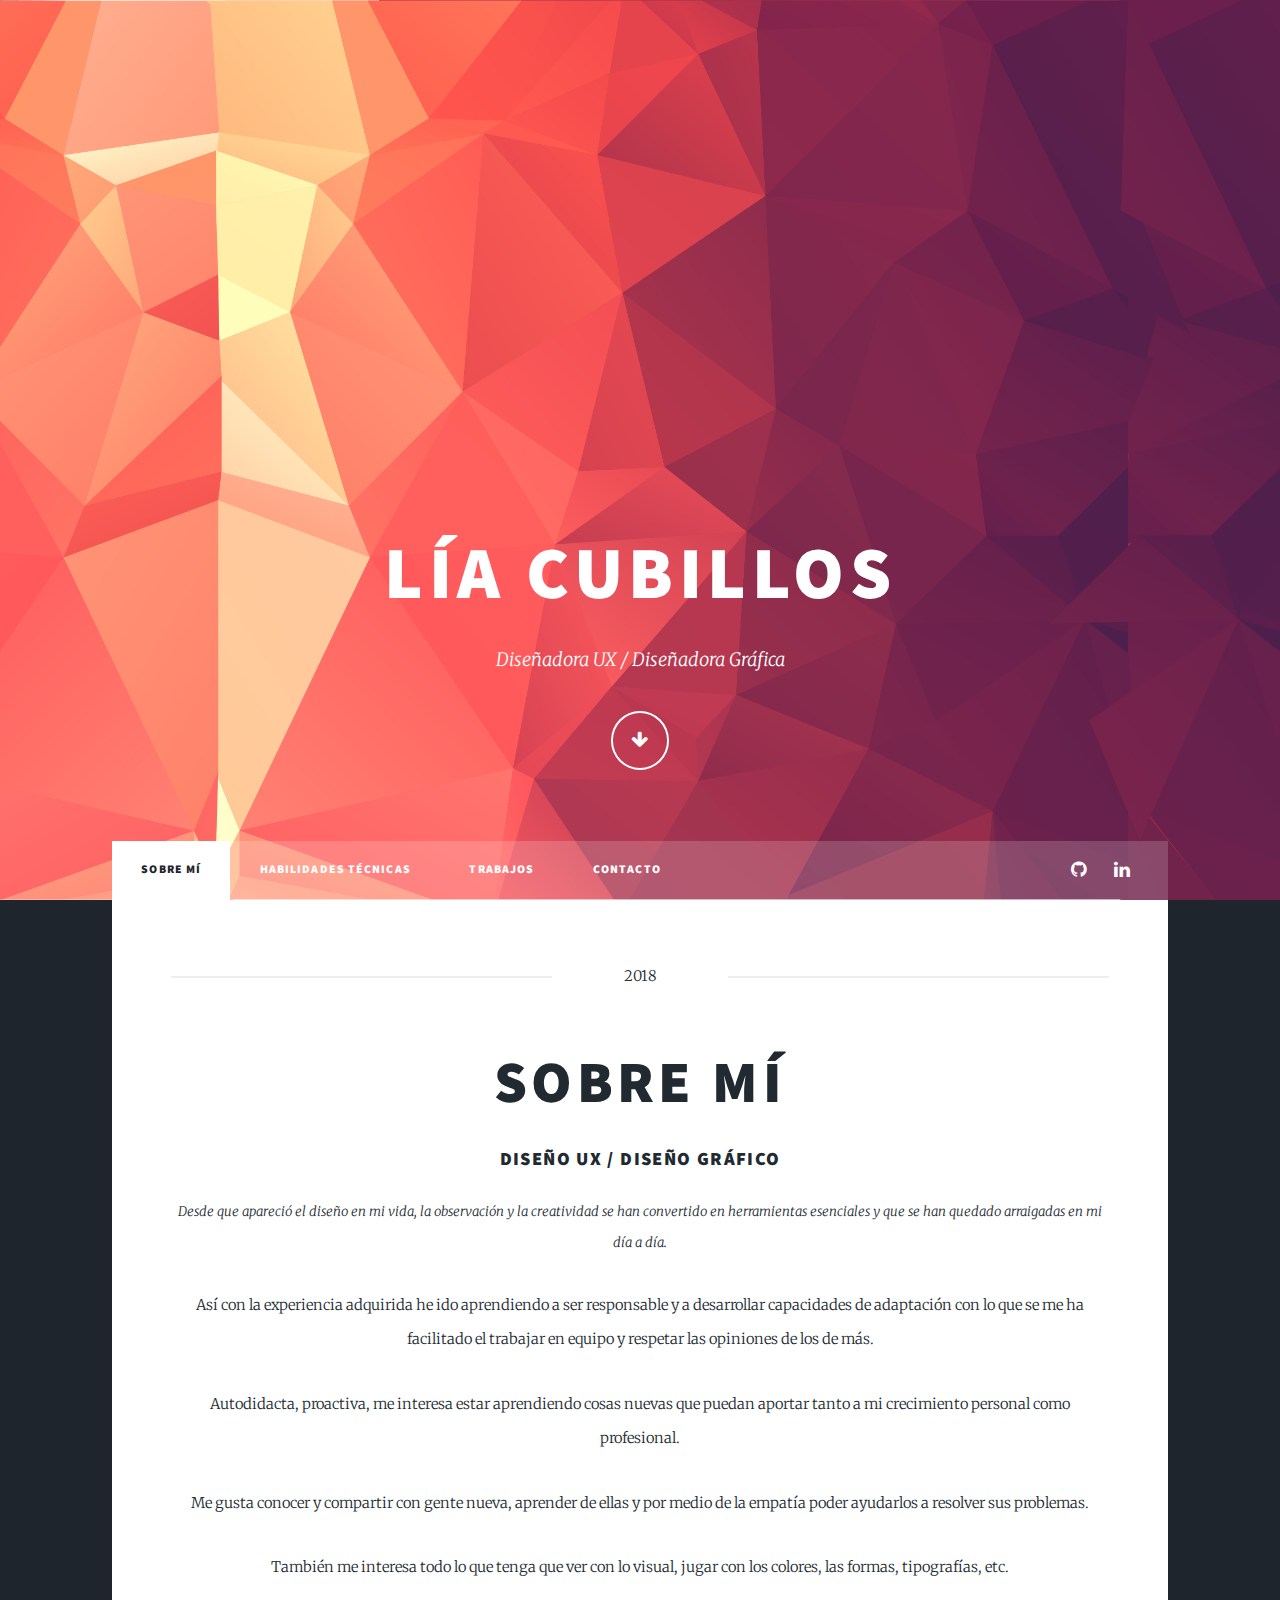
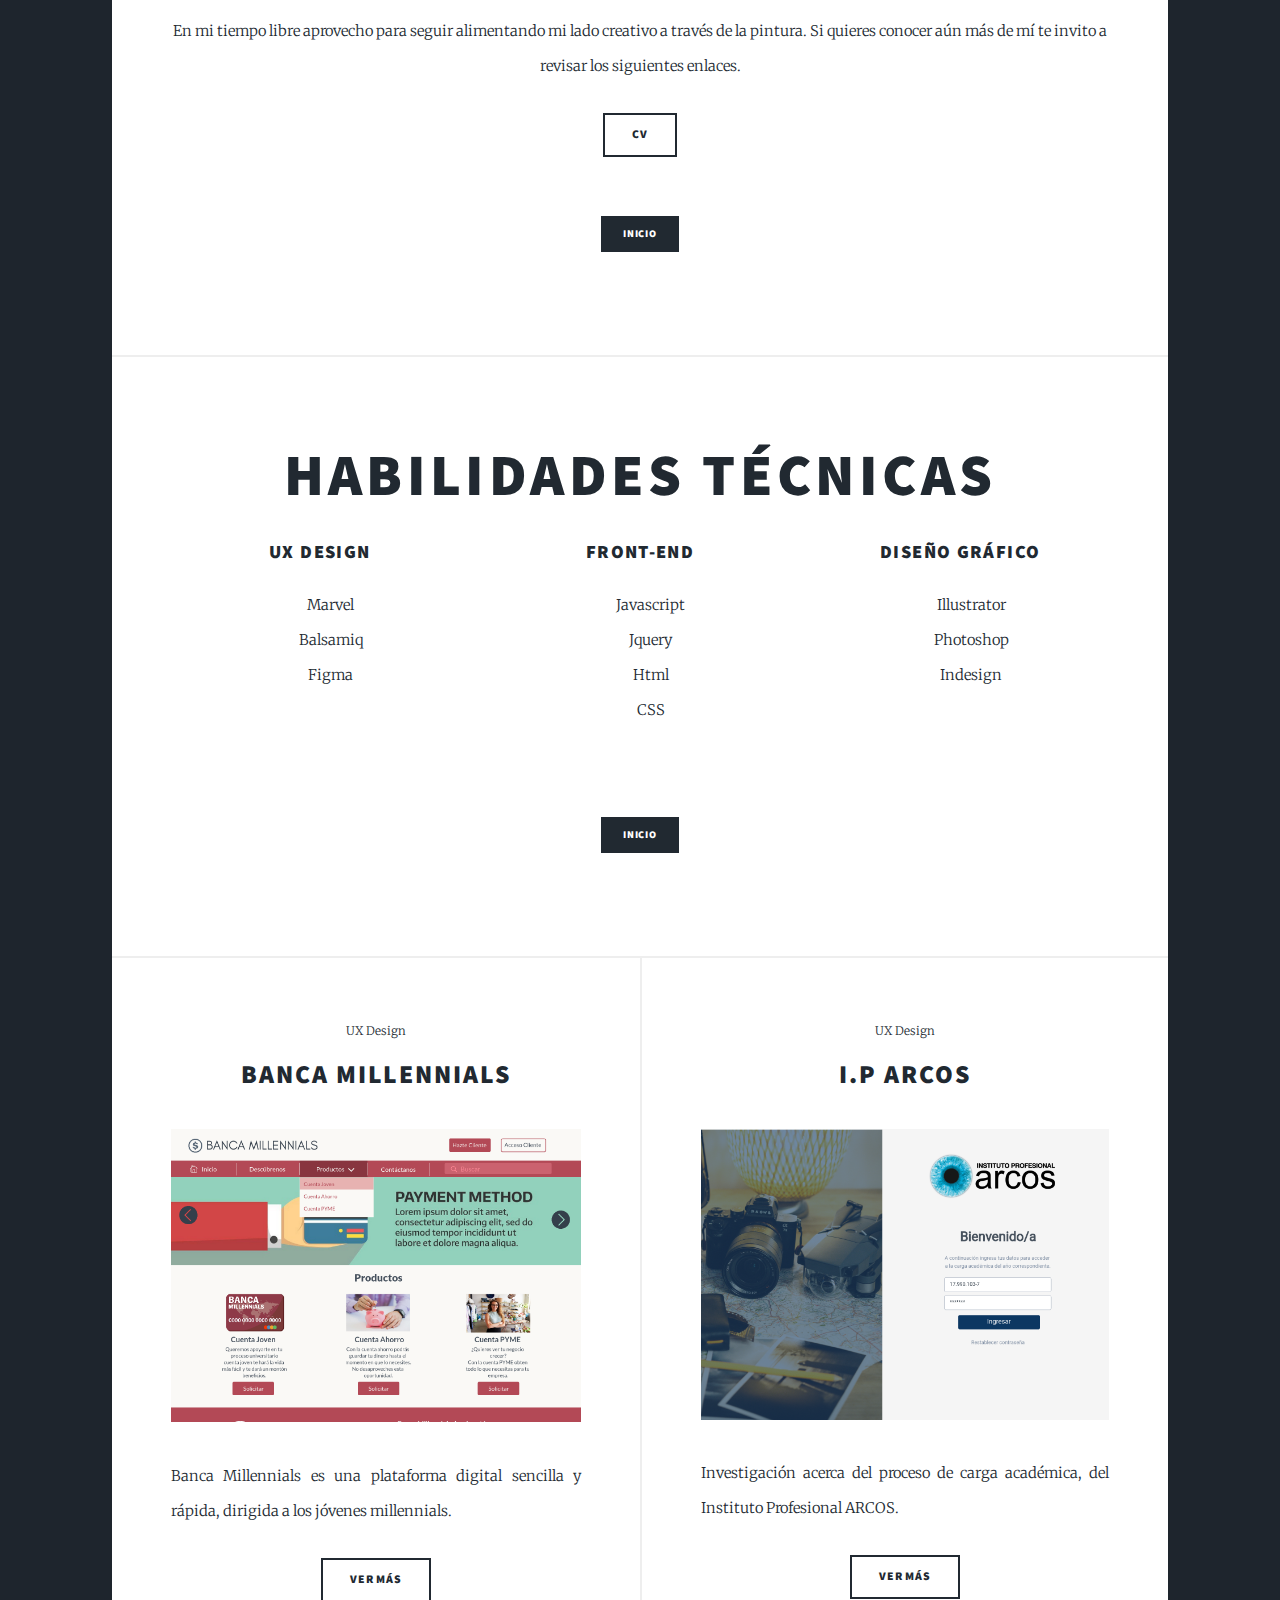
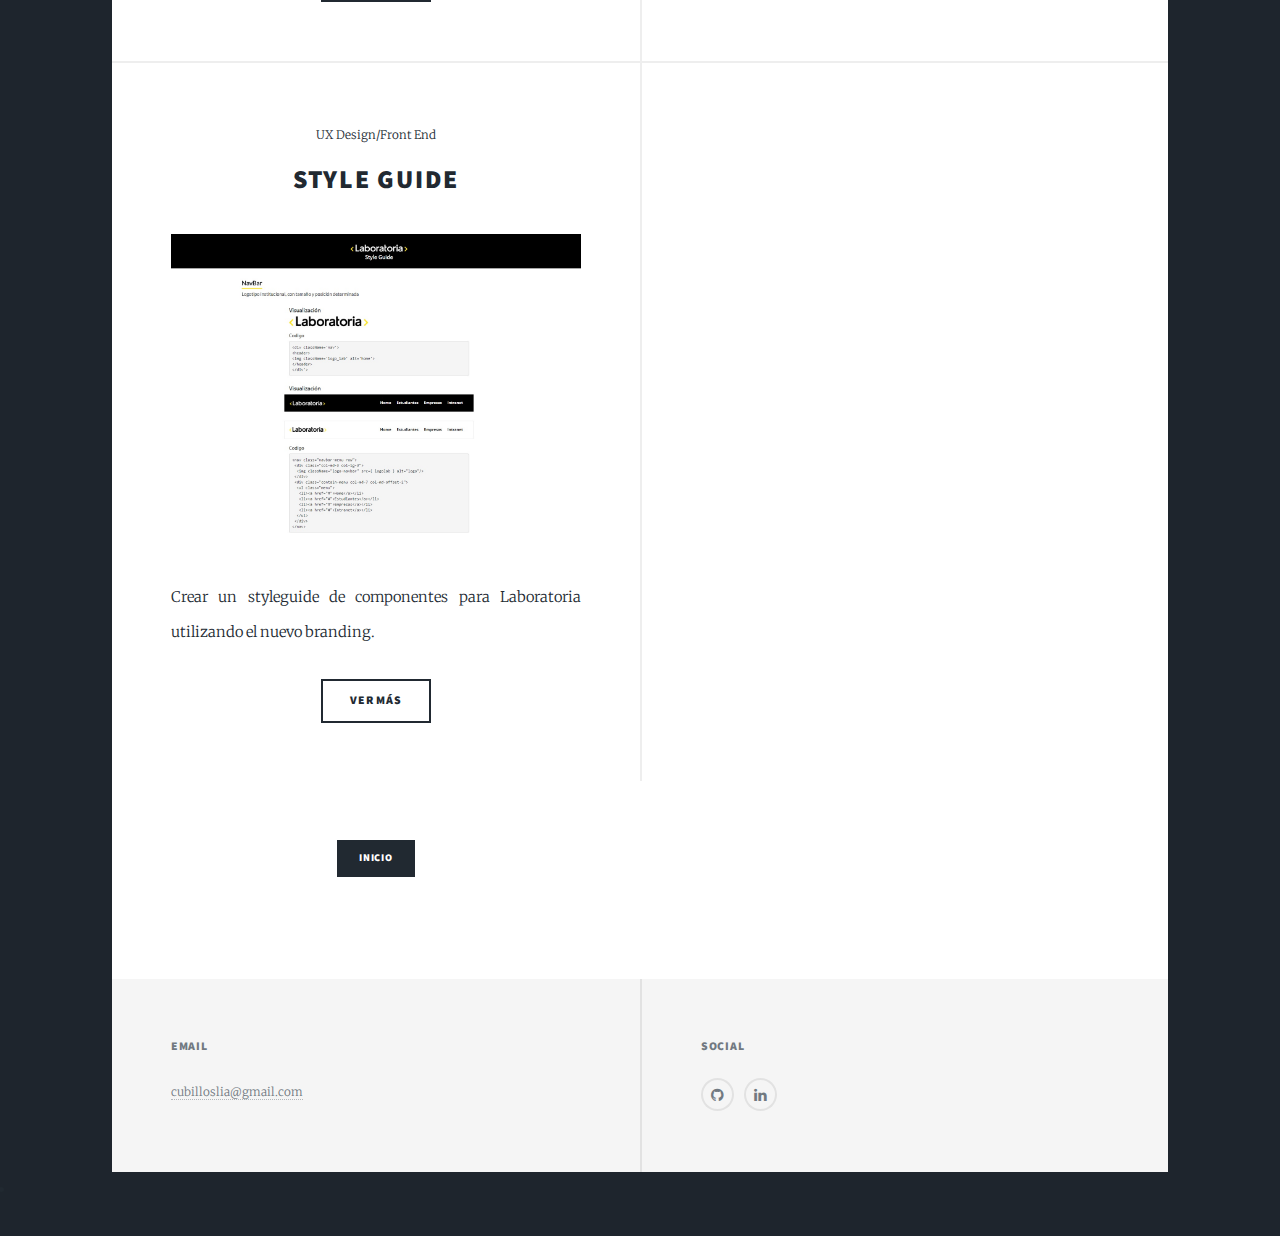
==== commit 4ce202e0: "mas" ====
--- a/index.html
+++ b/index.html
@@ -55,10 +55,10 @@
 									<p class="parragraph">Me gusta conocer y compartir con gente nueva, aprender de ellas y por medio de la empatía poder ayudarlos a resolver sus problemas. </p>
 									<p class="parragraph">También me interesa todo lo que tenga que ver con lo visual, jugar con los colores, las formas, tipografías, etc. </p>
 									<p class="parragraph">En mi tiempo libre aprovecho para seguir alimentando mi lado creativo a través de la pintura. Si quieres conocer aún más de mí te invito a revisar los siguientes enlaces.</p>
-
+								<a href="cv.html" class="button">CV</a>
 								</header>
 								<ul class="actions">
-							<li><a href="#header" class="button icon solo fa-arrow-up scrolly up">Continue</a></li>
+							<li><a href="#header" class="button special fit small">Inicio</a></li></li></li>
 						</ul>
 							</article>
 							<article class="post featured" id="skills">
@@ -94,7 +94,7 @@
 										</div>
 								</header>
 								<ul class="actions">
-							<li><a href="#header" class="button icon solo fa-arrow-up scrolly up">Continue</a></li>
+							<li><a href="#header" class="button special fit small">Inicio</a></li></li>
 						</ul>
 							</article>
 
@@ -138,8 +138,11 @@
 								<article>
 									
 								</article>
+								<ul class="actions">
+									<li><a href="#header" class="button special fit small">Inicio</a></li></li></li>
+								</ul>
 							</section>
-
+							
 						
 						
 					</div>
--- a/assets/css/main.css
+++ b/assets/css/main.css
@@ -2025,8 +2025,8 @@
 		input[type="button"]:hover,
 		button:hover,
 		.button:hover {
-			box-shadow: inset 0 0 0 2px ##610B38;
-			color: ##610B38 !important;
+			box-shadow: inset 0 0 0 2px #ffff;
+			color: #ffff !important;
 		}
 
 		input[type="submit"].special,
@@ -2044,7 +2044,7 @@
 			input[type="button"].special:hover,
 			button.special:hover,
 			.button.special:hover {
-				background-color: #18bfef;
+				background-color: #D1948A !important;
 			}
 
 /* Form */
@@ -2190,7 +2190,7 @@
 
 	#intro{
 		background-image: url(../../images/fondo4.jpg);
-		height: 97vh;
+		/*height: 97vh;*/
 		background-size: cover;
 		background-repeat: no-repeat;
 		background-position: 99%;
@@ -2697,7 +2697,7 @@
 	}
 
 	ul.icons li a.icon:hover:before {
-		color: #18bfef;
+		color: #D1948A !important;
 	}
 
 	ul.icons.alt li .icon:before {
@@ -2705,7 +2705,7 @@
 	}
 
 	ul.icons.alt li a.icon:hover:before {
-		box-shadow: inset 0 0 0 2px #18bfef;
+		box-shadow: inset 0 0 0 2px #D1948A !important;
 	}
 
 /* Section/Article */
@@ -2996,13 +2996,13 @@
 	}
 
 		.pagination a:hover {
-			color: #18bfef !important;
-			border-color: #18bfef;
+			color: #D1948A !important;
+			border-color: #D1948A !important;
 			z-index: 1;
 		}
 
 			.pagination a:hover + a, .pagination a:hover + span {
-				border-left-color: #18bfef;
+				border-left-color: #D1948A !important;
 			}
 
 		.pagination a.active {
@@ -3125,7 +3125,7 @@
 
 			#intro a:hover {
 				border-bottom-color: transparent;
-				color: #18bfef !important;
+				color: #D1948A !important;
 			}
 
 		#intro strong, #intro b {
@@ -3164,8 +3164,8 @@
 			#intro input[type="button"]:hover,
 			#intro button:hover,
 			#intro .button:hover {
-				box-shadow: inset 0 0 0 2px #E8427E;
-				color: #E8427E !important;
+				box-shadow: inset 0 0 0 2px #D1948A;
+				color: #D1948A !important;
 			}
 
 			#intro input[type="submit"].special,
@@ -3183,7 +3183,7 @@
 				#intro input[type="button"].special:hover,
 				#intro button.special:hover,
 				#intro .button.special:hover {
-					background-color: #E8427E;
+					background-color: #D1948A;
 				}
 
 		#intro h1 {
@@ -3340,7 +3340,7 @@
 
 			#header a:hover {
 				border-bottom-color: transparent;
-				color: #18bfef !important;
+				color: #D1948A !important;
 			}
 
 		#header strong, #header b {
@@ -3387,8 +3387,8 @@
 		}
 
 			#header .logo:hover {
-				border-color: #18bfef !important;
-				color: #18bfef !important;
+				border-color: #D1948A !important;
+				color: #D1948A !important;
 			}
 
 		@media screen and (max-width: 980px) {
@@ -3442,7 +3442,7 @@
 		}
 
 		#nav ul.icons li a.icon:hover:before {
-			color: #18bfef;
+			color: #D1948A !important;
 		}
 
 		#nav ul.icons.alt li .icon:before {
@@ -3450,7 +3450,7 @@
 		}
 
 		#nav ul.icons.alt li a.icon:hover:before {
-			box-shadow: inset 0 0 0 2px #18bfef;
+			box-shadow: inset 0 0 0 2px #D1948A !important;
 		}
 
 		#nav input, #nav select, #nav textarea {
@@ -3464,7 +3464,7 @@
 
 			#nav a:hover {
 				border-bottom-color: transparent;
-				color: #18bfef !important;
+				color: #D1948A !important;
 			}
 
 		#nav strong, #nav b {
@@ -3540,7 +3540,7 @@
 					}
 
 						#nav ul.links li.active a:hover {
-							color: #18bfef !important;
+							color: #D1948A !important;
 						}
 
 		#nav ul.icons {
@@ -3784,7 +3784,7 @@
 
 			#footer a:hover {
 				border-bottom-color: transparent;
-				color: #18bfef !important;
+				color: #D1948A !important;
 			}
 
 		#footer strong, #footer b {
@@ -3827,8 +3827,8 @@
 			#footer input[type="button"]:hover,
 			#footer button:hover,
 			#footer .button:hover {
-				box-shadow: inset 0 0 0 2px ##610B38;
-				color: ##610B38 !important;
+				box-shadow: inset 0 0 0 2px #fff;
+				color: #fff !important;
 			}
 
 			#footer input[type="submit"].special,
@@ -3846,7 +3846,7 @@
 				#footer input[type="button"].special:hover,
 				#footer button.special:hover,
 				#footer .button.special:hover {
-					background-color: #18bfef;
+					background-color: #D1948A !important;
 				}
 
 		#footer label {
@@ -3925,7 +3925,7 @@
 		}
 
 		#footer ul.icons li a.icon:hover:before {
-			color: #18bfef;
+			color: #D1948A !important;
 		}
 
 		#footer ul.icons.alt li .icon:before {
@@ -3933,7 +3933,7 @@
 		}
 
 		#footer ul.icons.alt li a.icon:hover:before {
-			box-shadow: inset 0 0 0 2px #18bfef;
+			box-shadow: inset 0 0 0 2px #D1948A !important;
 		}
 
 		#footer header.major .date:before, #footer header.major .date:after {
@@ -3973,13 +3973,13 @@
 		}
 
 			#footer .pagination a:hover {
-				color: #18bfef !important;
-				border-color: #18bfef;
+				color: #D1948A !important;
+				border-color: #D1948A !important;
 				z-index: 1;
 			}
 
 				#footer .pagination a:hover + a, #footer .pagination a:hover + span {
-					border-left-color: #18bfef;
+					border-left-color: #D1948A !important;
 				}
 
 			#footer .pagination a.active {
@@ -4216,7 +4216,7 @@
 
 			#copyright a:hover {
 				border-bottom-color: transparent;
-				color: #18bfef !important;
+				color: #D1948A !important;
 			}
 
 		#copyright strong, #copyright b {
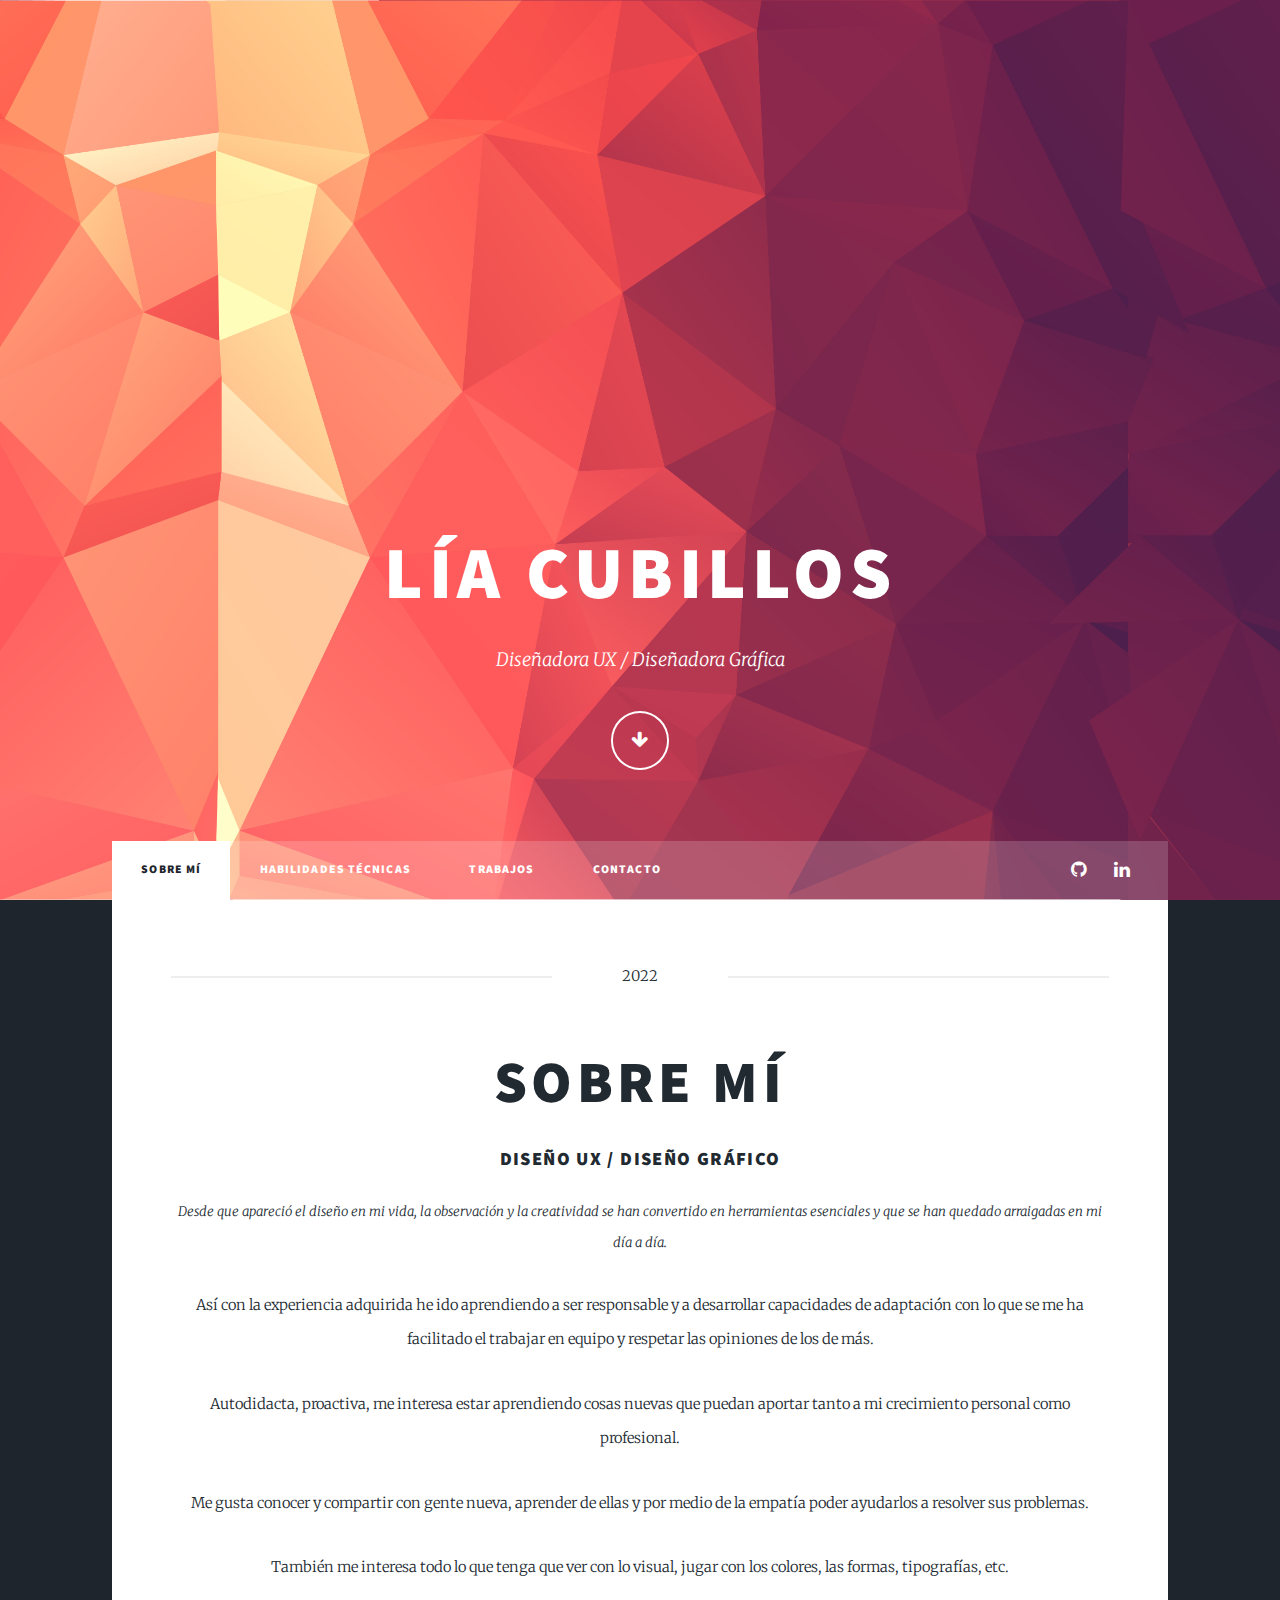
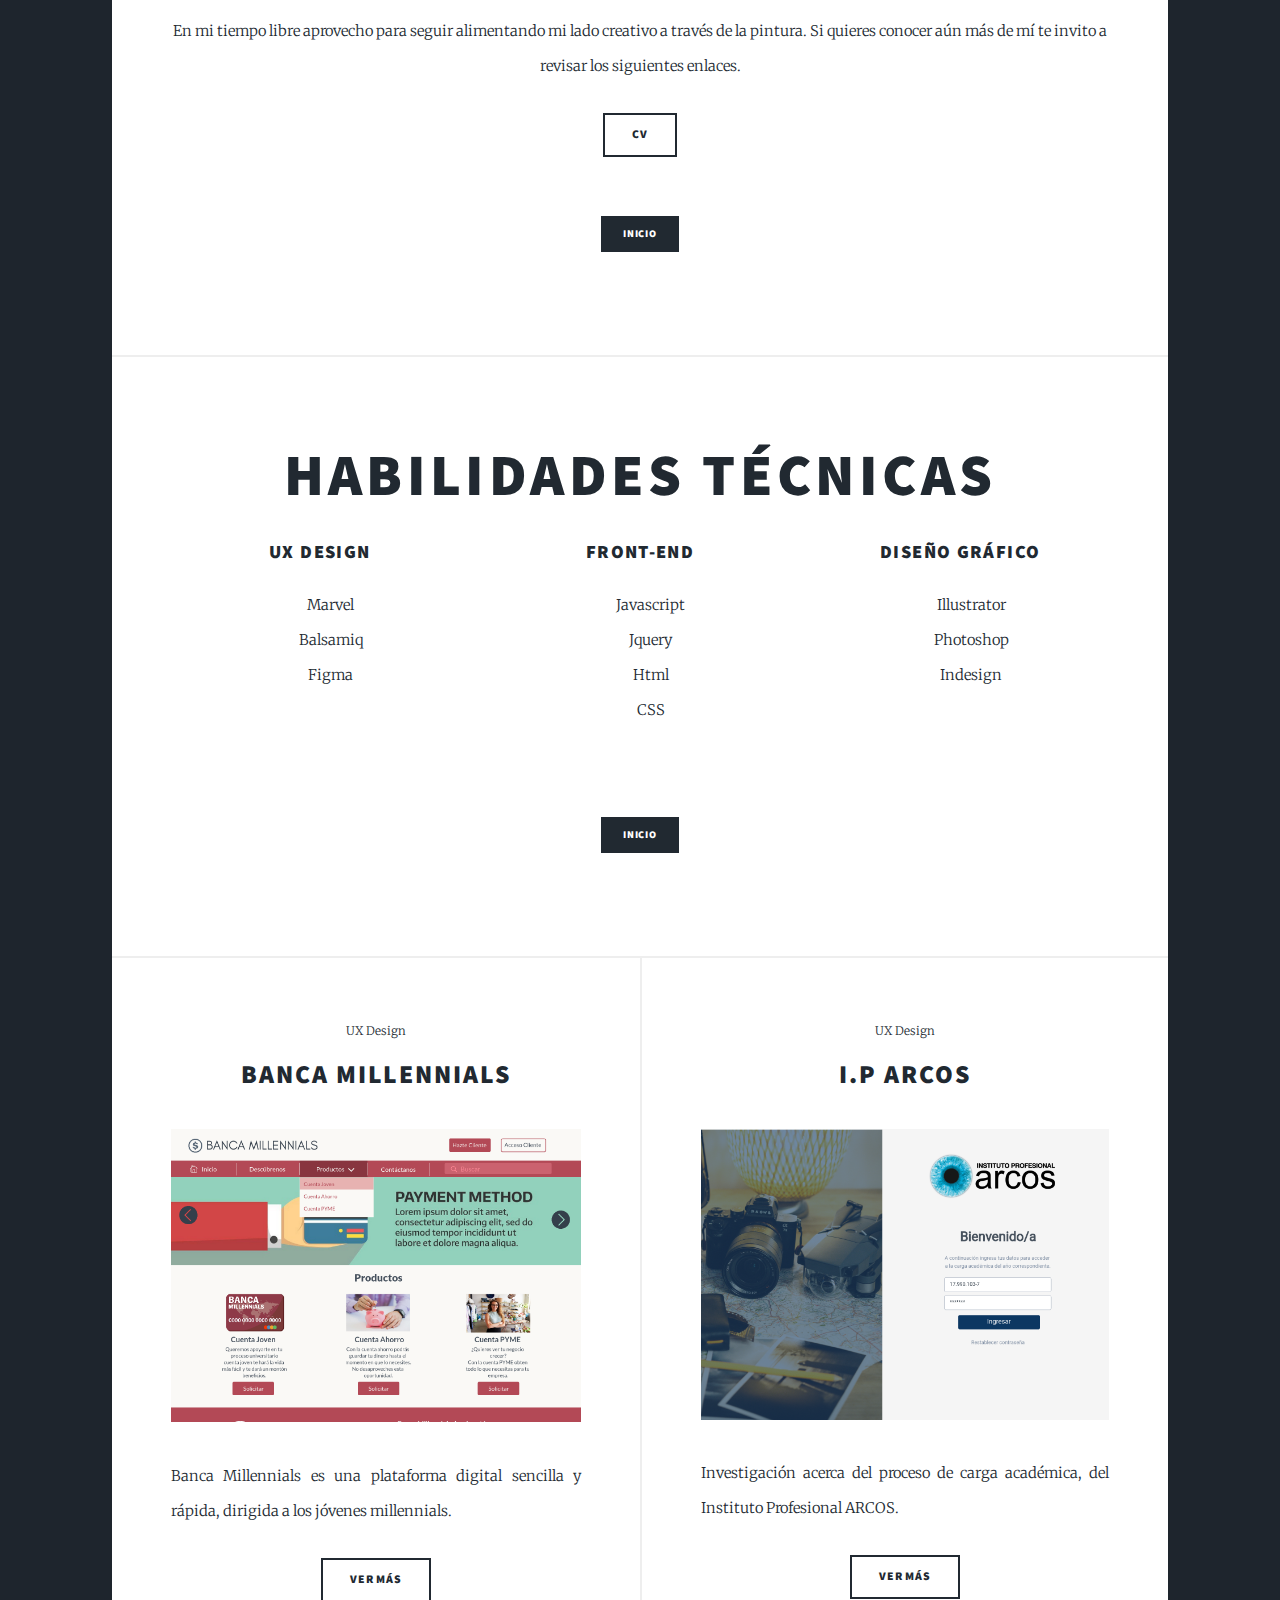
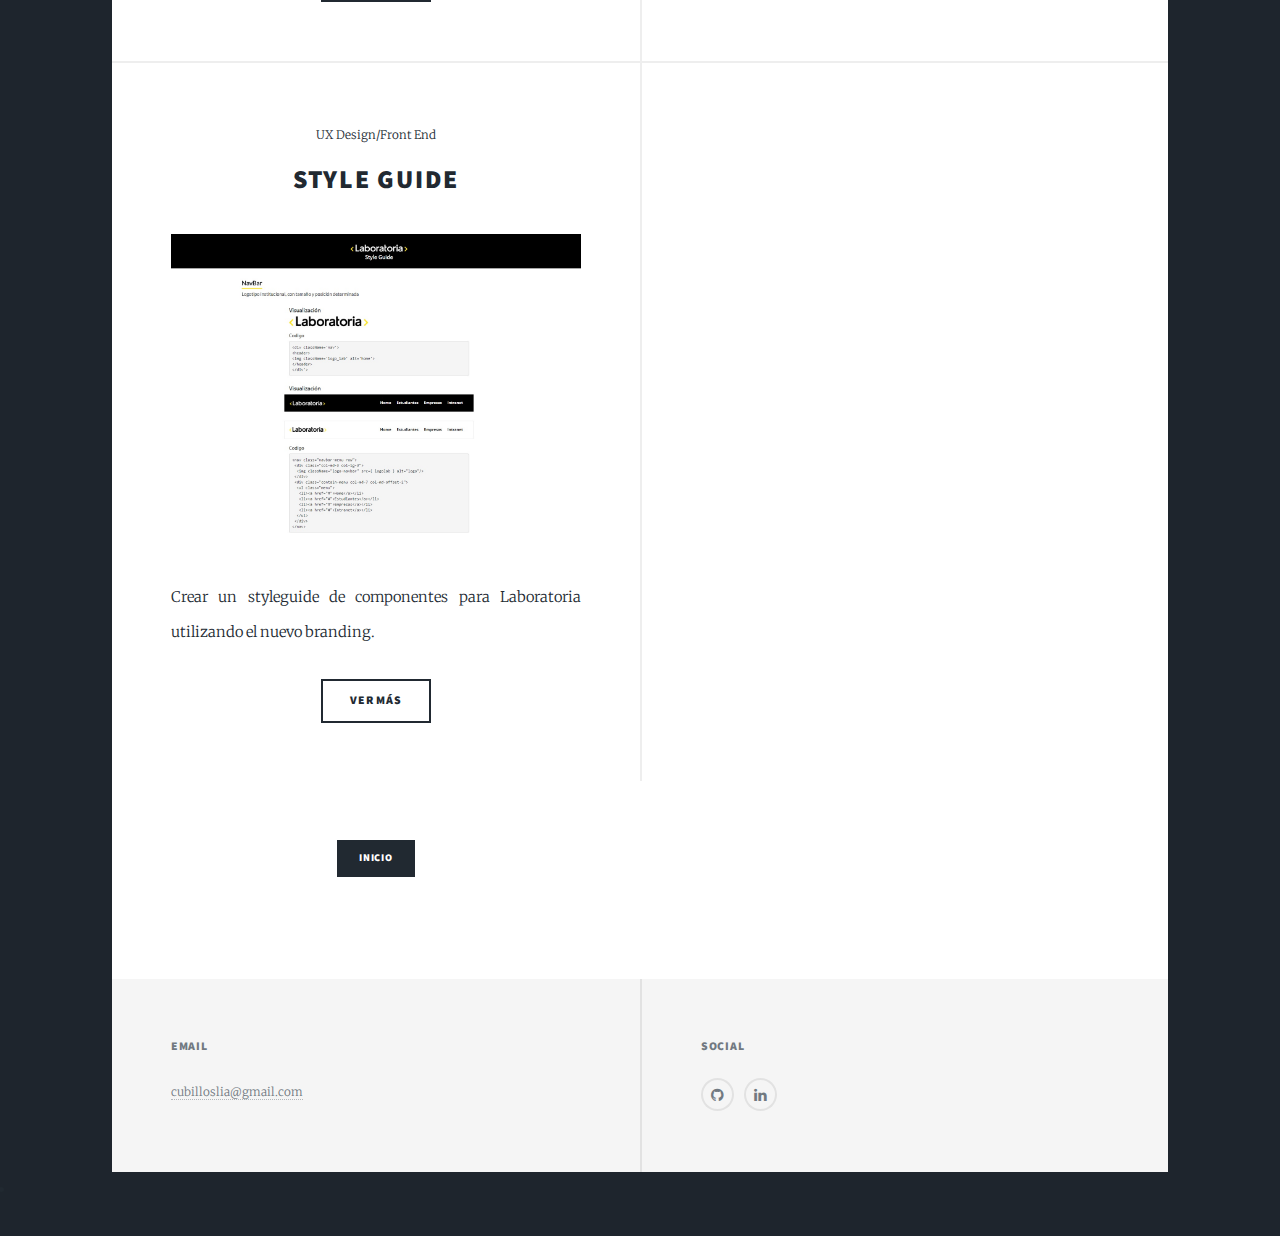
==== commit 92fe313e: "cambio index.html" ====
--- a/index.html
+++ b/index.html
@@ -46,7 +46,7 @@
 						<!-- Featured Post -->
 							<article class="post featured">
 								<header class="major">
-									<span class="date">2018</span>
+									<span class="date">2022</span>
 									<h2 id="about">Sobre mí<br /></h2>
 									<h3>Diseño UX / Diseño Gráfico</h3>
 									<p>Desde que apareció el diseño en mi vida, la observación y la creatividad se han convertido en herramientas esenciales y que se han quedado arraigadas en mi día a día.</p>
